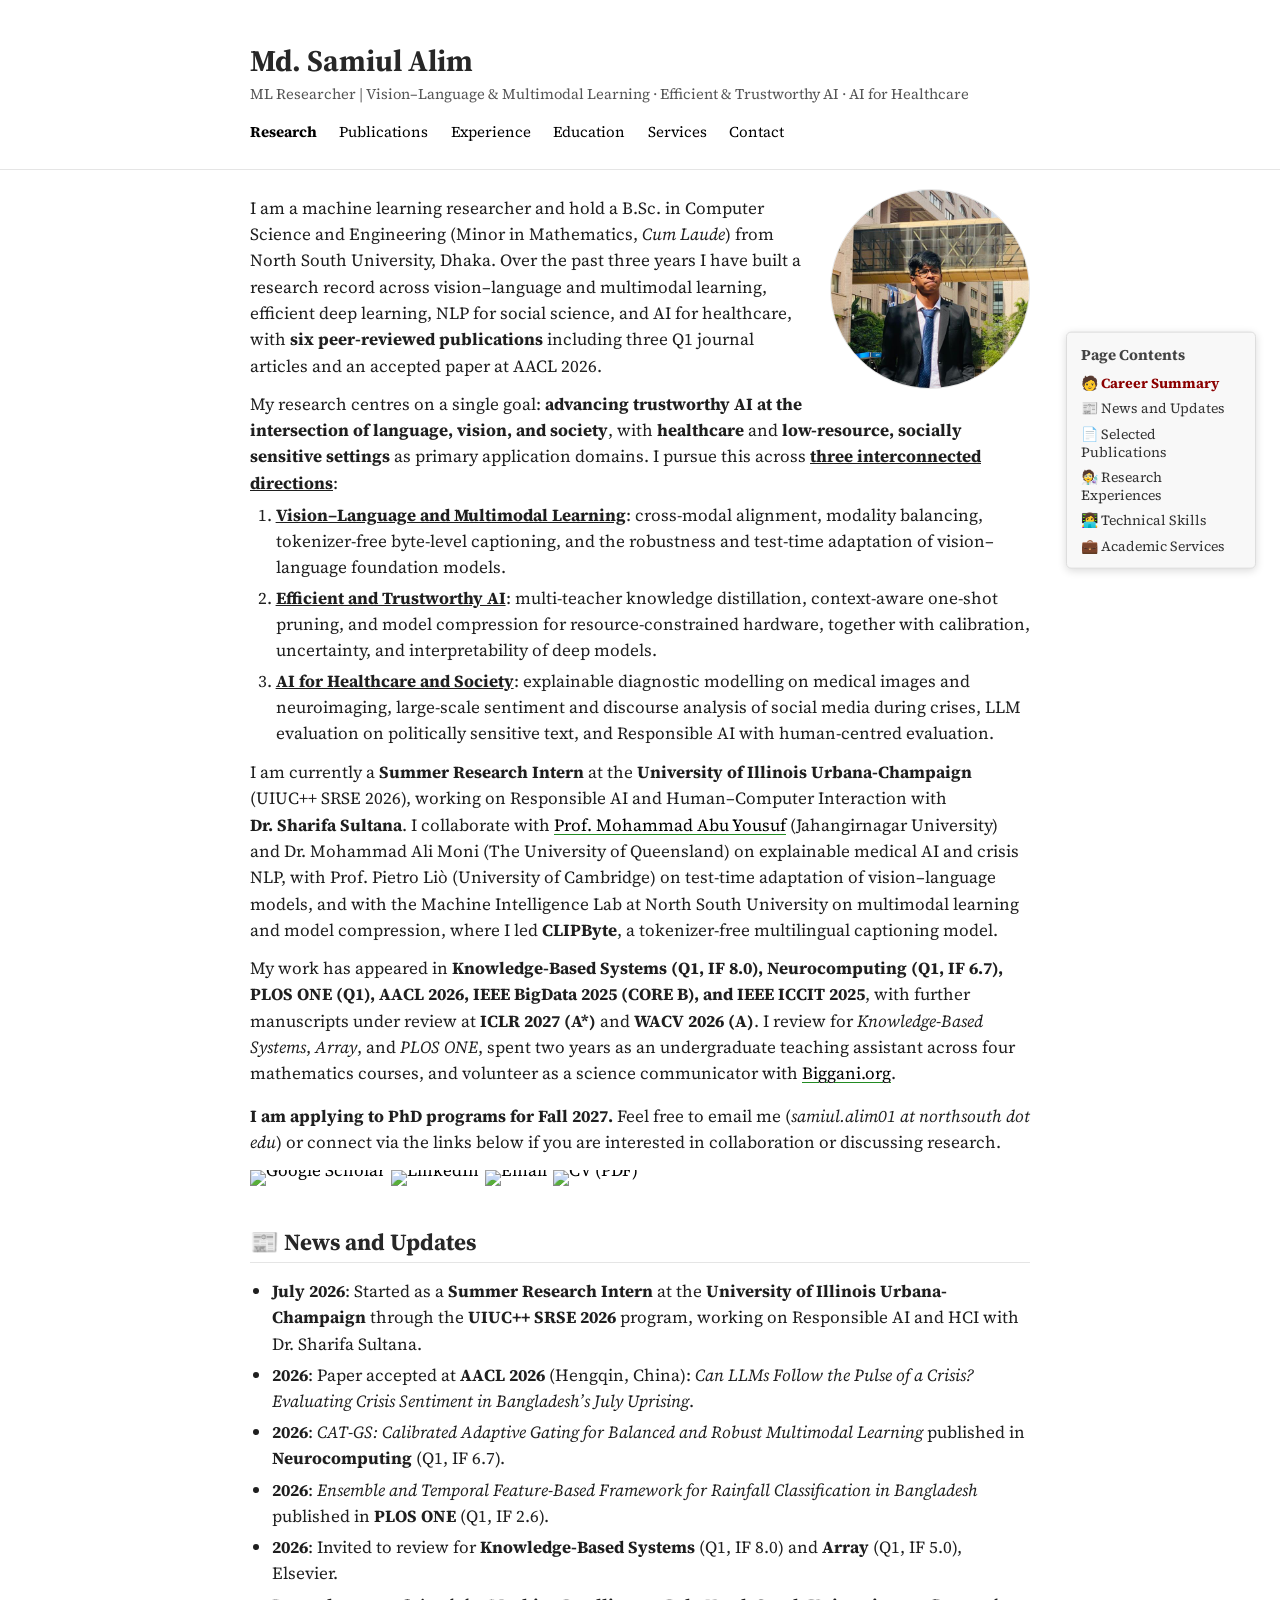
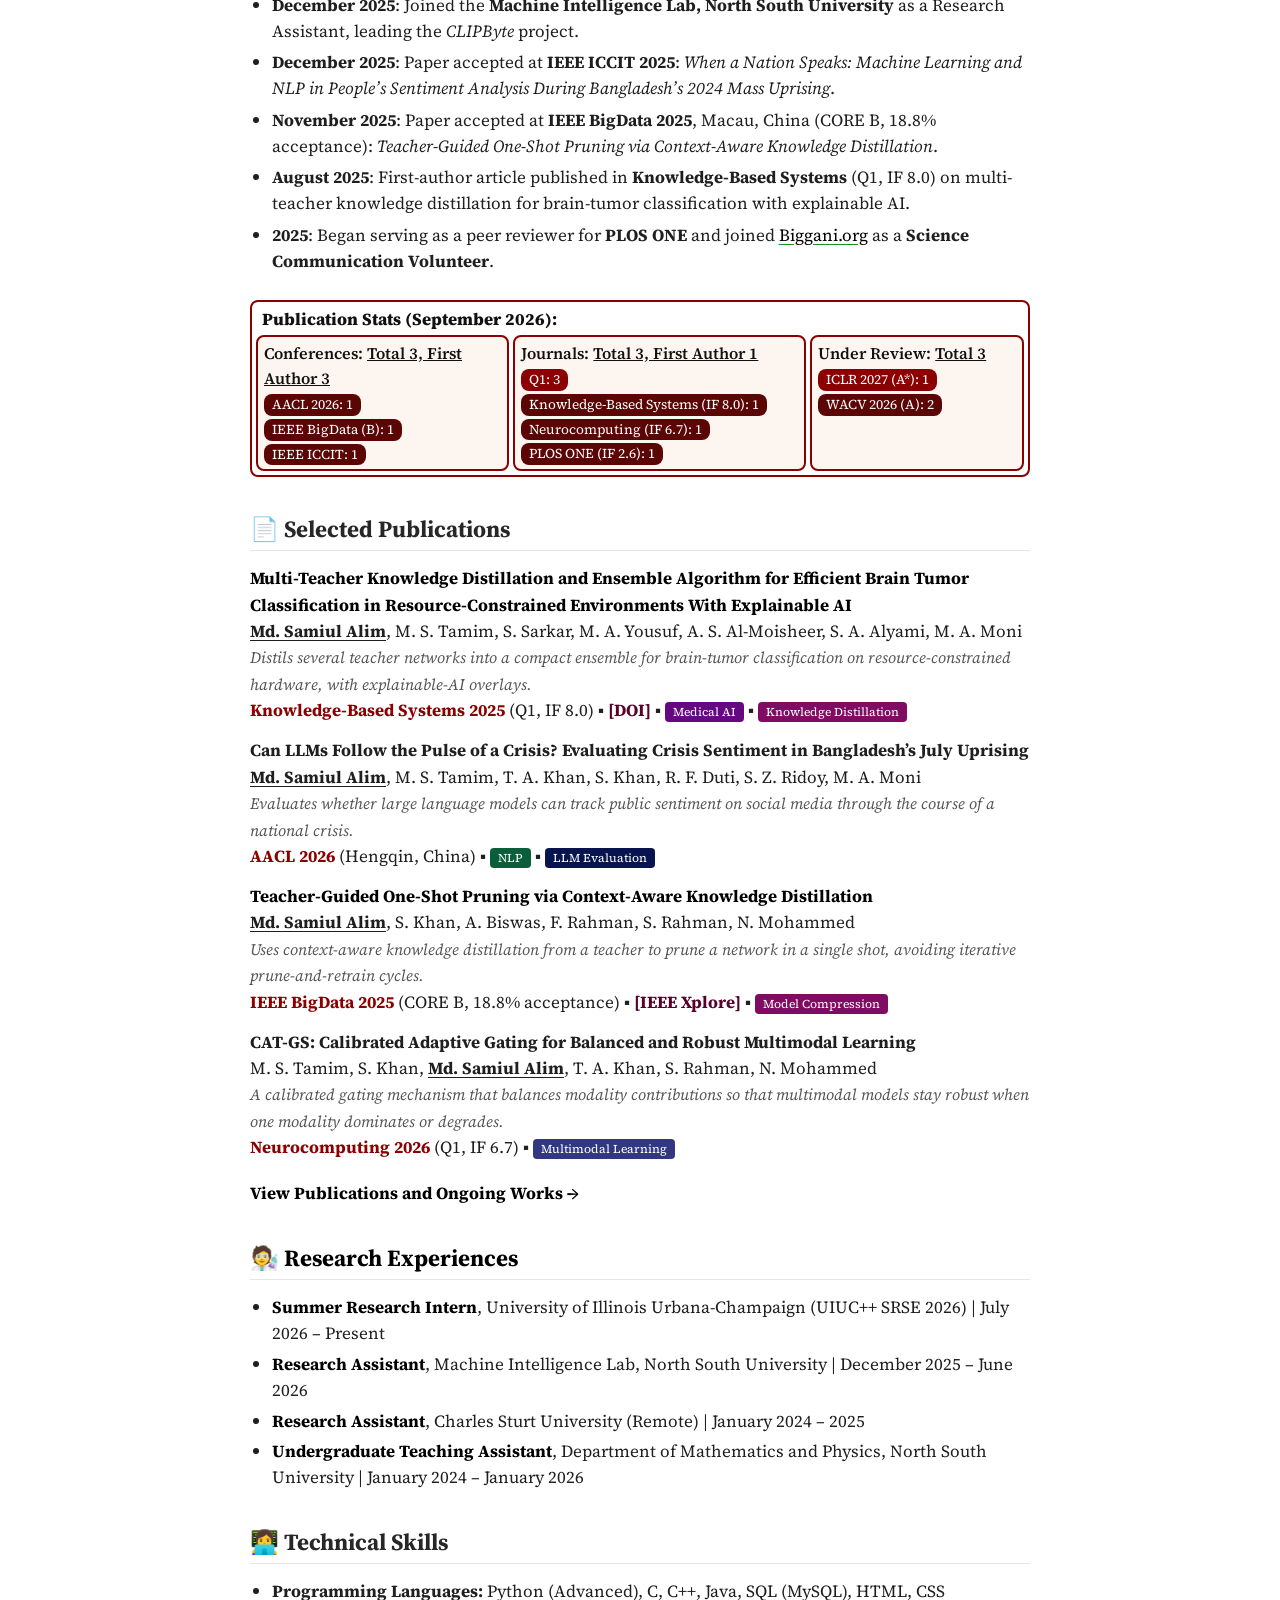
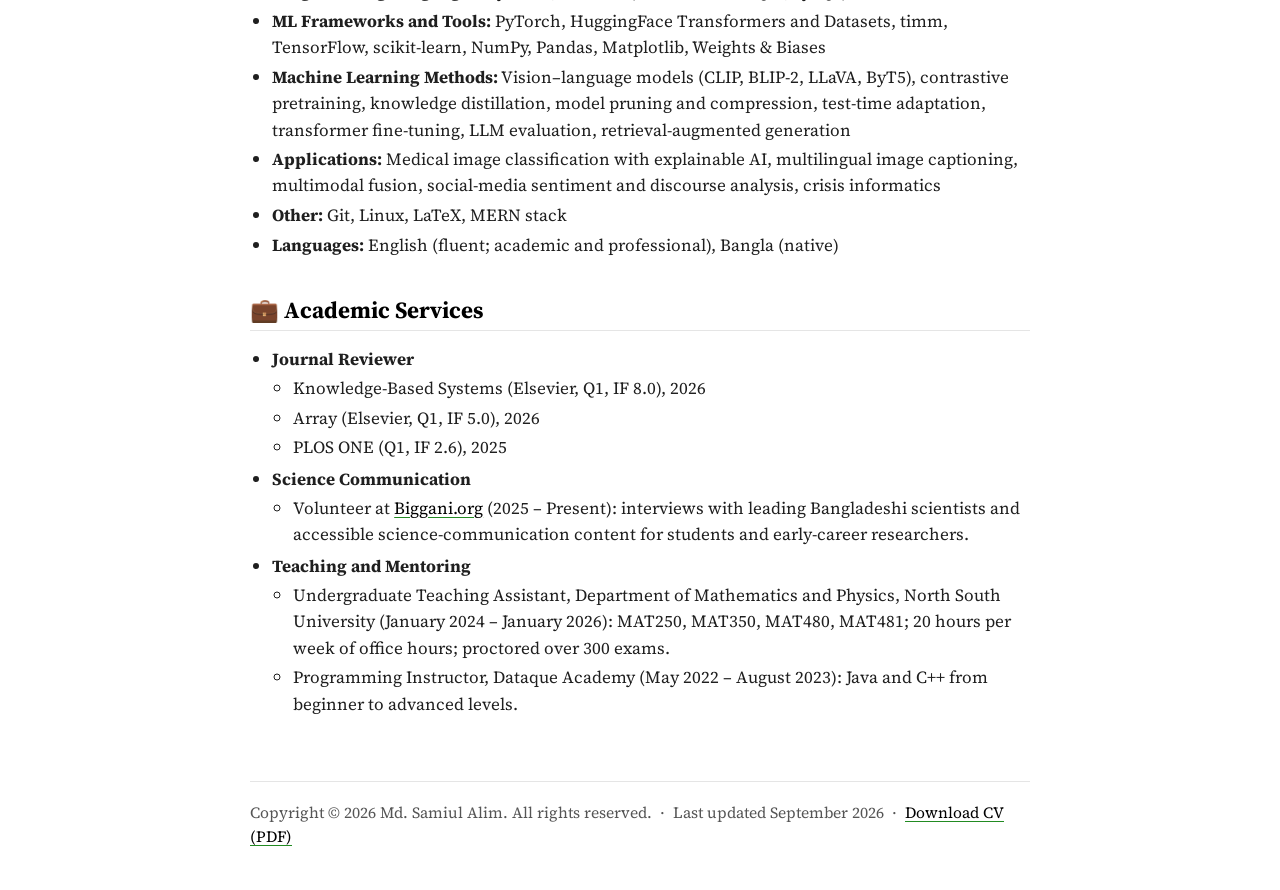
==== index.html @ 2b28d50e "Cache-bust stylesheet and script links Co-Authored-By: Claude Fable 5.1 <noreply@anthropic.com>" ====
<!DOCTYPE html>
<html lang="en">
<head>
    <meta charset="UTF-8">
    <meta name="viewport" content="width=device-width, initial-scale=1.0">
    <title>Md. Samiul Alim — Research</title>
    <meta name="description" content="Md. Samiul Alim — Machine learning researcher and prospective PhD student (Fall 2027). Vision–language and multimodal learning, efficient and trustworthy AI, NLP for social science, and AI for healthcare and neuroimaging.">
    <meta property="og:title" content="Md. Samiul Alim — ML Researcher">
    <meta property="og:description" content="Six peer-reviewed publications (3 Q1 journals, AACL 2026, IEEE BigData 2025). Vision–language and multimodal learning, efficient and trustworthy AI, AI for healthcare.">
    <meta property="og:type" content="profile">
    <meta property="og:image" content="images/sami.jpeg">
    <link rel="icon" href="data:image/svg+xml,%3Csvg xmlns='http://www.w3.org/2000/svg' viewBox='0 0 64 64'%3E%3Crect width='64' height='64' rx='12' fill='%238b0000'/%3E%3Ctext x='32' y='43' font-family='Georgia,serif' font-size='30' font-weight='700' fill='white' text-anchor='middle'%3ESA%3C/text%3E%3C/svg%3E">
    <link rel="preconnect" href="https://fonts.googleapis.com">
    <link rel="preconnect" href="https://fonts.gstatic.com" crossorigin>
    <link href="https://fonts.googleapis.com/css2?family=Source+Serif+4:ital,opsz,wght@0,8..60,400;0,8..60,600;0,8..60,700;1,8..60,400;1,8..60,600&display=swap" rel="stylesheet">
    <link rel="stylesheet" href="css/styles.css?v=20260909b">
</head>
<body>
<div class="wrapper">

    <div class="navbar container">
        <div class="brand">
            <a href="index.html" class="author-name">Md. Samiul Alim</a>
            <span class="author-tagline">ML Researcher | Vision&ndash;Language &amp; Multimodal Learning &middot; Efficient &amp; Trustworthy AI &middot; AI for Healthcare</span>
        </div>
        <ul class="navbar-ul">
            <li><a href="index.html" class="current">Research</a></li>
            <li><a href="publications.html">Publications</a></li>
            <li><a href="experience.html">Experience</a></li>
            <li><a href="education.html">Education</a></li>
            <li><a href="services.html">Services</a></li>
            <li><a href="contact.html">Contact</a></li>
        </ul>
    </div>
    <hr>

    <div class="container content">

        <!-- Career Summary -->
        <h2 id="bio" class="hidden-header">🧑 Career Summary</h2>
        <span class="profile-picture"><img src="images/sami.jpeg" alt="Md. Samiul Alim"></span>
        <p>
            I am a machine learning researcher and hold a B.Sc. in Computer Science and Engineering (Minor in
            Mathematics, <i>Cum Laude</i>) from North South University, Dhaka. Over the past three years I have built a
            research record across vision&ndash;language and multimodal learning, efficient deep learning, NLP for
            social science, and AI for healthcare, with <b>six peer-reviewed publications</b> including three Q1 journal
            articles and an accepted paper at AACL&nbsp;2026.
        </p>
        <p style="padding-top: 6px;">
            My research centres on a single goal: <b>advancing trustworthy AI at the intersection of language, vision,
            and society</b>, with <b>healthcare</b> and <b>low-resource, socially sensitive settings</b> as primary
            application domains. I pursue this across <b><u>three interconnected directions</u></b>:
        </p>
        <ol class="directions">
            <li><b><u>Vision&ndash;Language and Multimodal Learning</u></b>: cross-modal alignment, modality balancing, tokenizer-free byte-level captioning, and the robustness and test-time adaptation of vision&ndash;language foundation models.</li>
            <li><b><u>Efficient and Trustworthy AI</u></b>: multi-teacher knowledge distillation, context-aware one-shot pruning, and model compression for resource-constrained hardware, together with calibration, uncertainty, and interpretability of deep models.</li>
            <li><b><u>AI for Healthcare and Society</u></b>: explainable diagnostic modelling on medical images and neuroimaging, large-scale sentiment and discourse analysis of social media during crises, LLM evaluation on politically sensitive text, and Responsible AI with human-centred evaluation.</li>
        </ol>
        <p style="padding-top: 6px;">
            I am currently a <b>Summer Research Intern</b> at the <b>University of Illinois Urbana-Champaign</b>
            (UIUC++ SRSE 2026), working on Responsible AI and Human&ndash;Computer Interaction with
            <b>Dr.&nbsp;Sharifa Sultana</b>. I collaborate with
            <a href="https://scholar.google.com/citations?user=ufKeWUMAAAAJ" target="_blank" rel="noopener">Prof.&nbsp;Mohammad Abu Yousuf</a>
            (Jahangirnagar University) and Dr.&nbsp;Mohammad Ali Moni (The University of Queensland) on explainable
            medical AI and crisis NLP, with Prof.&nbsp;Pietro Li&ograve; (University of Cambridge) on test-time adaptation
            of vision&ndash;language models, and with the Machine Intelligence Lab at North South University on
            multimodal learning and model compression, where I led <b>CLIPByte</b>, a tokenizer-free multilingual
            captioning model.
        </p>
        <p style="padding-top: 6px;">
            My work has appeared in <strong>Knowledge-Based Systems (Q1, IF 8.0), Neurocomputing (Q1, IF 6.7),
            PLOS ONE (Q1), AACL 2026, IEEE BigData 2025 (CORE B), and IEEE ICCIT 2025</strong>, with further manuscripts
            under review at <strong>ICLR 2027 (A*)</strong> and <strong>WACV 2026 (A)</strong>. I review for
            <i>Knowledge-Based Systems</i>, <i>Array</i>, and <i>PLOS ONE</i>, spent two years as an undergraduate
            teaching assistant across four mathematics courses, and volunteer as a science communicator with
            <a href="https://biggani.org/" target="_blank" rel="noopener">Biggani.org</a>.
        </p>
        <p class="contact-line">
            <b>I am applying to PhD programs for Fall 2027.</b> Feel free to email me
            (<i>samiul.alim01 at northsouth dot edu</i>) or connect via the links below if you are interested in
            collaboration or discussing research.
        </p>
        <p class="badge-row">
            <a href="https://scholar.google.com/citations?user=IoSDUSQAAAAJ&amp;hl=en" target="_blank" rel="noopener" aria-label="Google Scholar">
                <img src="https://img.shields.io/badge/Google%20Scholar-%2320beff?style=flat-square&amp;logo=google-scholar&amp;color=1f1f15" alt="Google Scholar"></a>
            <a href="https://www.linkedin.com/in/md-samiul-alim-12464720a/" target="_blank" rel="noopener" aria-label="LinkedIn">
                <img src="https://img.shields.io/badge/LinkedIn-%2320beff?style=flat-square&amp;logo=linkedin&amp;color=0047AD" alt="LinkedIn"></a>
            <a href="mailto:samiul.alim01@northsouth.edu" aria-label="Email">
                <img src="https://img.shields.io/badge/Email-%2320beff?style=flat-square&amp;logo=gmail&amp;color=8B0000" alt="Email"></a>
            <a href="CV_Md__Samiul_Alim.pdf" target="_blank" rel="noopener" aria-label="Curriculum Vitae (PDF)">
                <img src="https://img.shields.io/badge/CV%20(PDF)-%2320beff?style=flat-square&amp;color=360893" alt="CV (PDF)"></a>
        </p>

        <!-- News -->
        <h2 id="news">📰 News and Updates</h2>
        <hr>
        <ul class="news">
            <li><span class="news-date">July 2026</span>: Started as a <b>Summer Research Intern</b> at the <b>University of Illinois Urbana-Champaign</b> through the <b>UIUC++ SRSE 2026</b> program, working on Responsible AI and HCI with Dr.&nbsp;Sharifa Sultana.</li>
            <li><span class="news-date">2026</span>: Paper accepted at <b>AACL 2026</b> (Hengqin, China): <i>Can LLMs Follow the Pulse of a Crisis? Evaluating Crisis Sentiment in Bangladesh&rsquo;s July Uprising</i>.</li>
            <li><span class="news-date">2026</span>: <i>CAT-GS: Calibrated Adaptive Gating for Balanced and Robust Multimodal Learning</i> published in <b>Neurocomputing</b> (Q1, IF&nbsp;6.7).</li>
            <li><span class="news-date">2026</span>: <i>Ensemble and Temporal Feature-Based Framework for Rainfall Classification in Bangladesh</i> published in <b>PLOS ONE</b> (Q1, IF&nbsp;2.6).</li>
            <li><span class="news-date">2026</span>: Invited to review for <b>Knowledge-Based Systems</b> (Q1, IF&nbsp;8.0) and <b>Array</b> (Q1, IF&nbsp;5.0), Elsevier.</li>
            <li><span class="news-date">December 2025</span>: Joined the <b>Machine Intelligence Lab, North South University</b> as a Research Assistant, leading the <i>CLIPByte</i> project.</li>
            <li><span class="news-date">December 2025</span>: Paper accepted at <b>IEEE ICCIT 2025</b>: <i>When a Nation Speaks: Machine Learning and NLP in People&rsquo;s Sentiment Analysis During Bangladesh&rsquo;s 2024 Mass Uprising</i>.</li>
            <li><span class="news-date">November 2025</span>: Paper accepted at <b>IEEE BigData 2025</b>, Macau, China (CORE B, 18.8% acceptance): <i>Teacher-Guided One-Shot Pruning via Context-Aware Knowledge Distillation</i>.</li>
            <li><span class="news-date">August 2025</span>: First-author article published in <b>Knowledge-Based Systems</b> (Q1, IF&nbsp;8.0) on multi-teacher knowledge distillation for brain-tumor classification with explainable AI.</li>
            <li><span class="news-date">2025</span>: Began serving as a peer reviewer for <b>PLOS ONE</b> and joined <a href="https://biggani.org/" target="_blank" rel="noopener">Biggani.org</a> as a <b>Science Communication Volunteer</b>.</li>
        </ul>

        <!-- Publication stats -->
        <div class="outer-box">
            <div class="outer-label">Publication Stats (September 2026):</div>
            <div class="inner-row">
                <div class="inner-box inner-box-conf">
                    <div class="inner-label">Conferences: <u>Total 3, First Author 3</u></div>
                    <div class="tags-row">
                        <span class="tag">AACL 2026: 1</span>
                        <span class="tag">IEEE BigData (B): 1</span>
                        <span class="tag">IEEE ICCIT: 1</span>
                    </div>
                </div>
                <div class="inner-box inner-box-j">
                    <div class="inner-label">Journals: <u>Total 3, First Author 1</u></div>
                    <div class="tags-row">
                        <span class="tag-x">Q1: 3</span>
                        <span class="tag">Knowledge-Based Systems (IF 8.0): 1</span>
                        <span class="tag">Neurocomputing (IF 6.7): 1</span>
                        <span class="tag">PLOS ONE (IF 2.6): 1</span>
                    </div>
                </div>
                <div class="inner-box inner-box-w">
                    <div class="inner-label">Under Review: <u>Total 3</u></div>
                    <div class="tags-row">
                        <span class="tag-x">ICLR 2027 (A*): 1</span>
                        <span class="tag">WACV 2026 (A): 2</span>
                    </div>
                </div>
            </div>
        </div>

        <!-- Selected publications -->
        <h2 id="selected-pub">📄 Selected Publications</h2>
        <hr>
        <ul class="pub-list">
            <li>
                <p class="paper no-num">
                    <span class="paper-title"><a href="https://doi.org/10.1016/j.knosys.2025.114711" target="_blank" rel="noopener">Multi-Teacher Knowledge Distillation and Ensemble Algorithm for Efficient Brain Tumor Classification in Resource-Constrained Environments With Explainable AI</a></span><br>
                    <span class="me">Md. Samiul Alim</span>, M. S. Tamim, S. Sarkar, M. A. Yousuf, A. S. Al-Moisheer, S. A. Alyami, M. A. Moni<br>
                    <em class="paper-summary">Distils several teacher networks into a compact ensemble for brain-tumor classification on resource-constrained hardware, with explainable-AI overlays.</em><br>
                    <span class="venue">Knowledge-Based Systems 2025</span> (Q1, IF 8.0) &#9642;
                    <a href="https://doi.org/10.1016/j.knosys.2025.114711" target="_blank" rel="noopener" class="plain"><span class="plink">[DOI]</span></a> &#9642;
                    <span class="tag-btn t-med">Medical AI</span> &#9642;
                    <span class="tag-btn t-eff">Knowledge Distillation</span>
                </p>
            </li>
            <li>
                <p class="paper no-num">
                    <span class="paper-title">Can LLMs Follow the Pulse of a Crisis? Evaluating Crisis Sentiment in Bangladesh&rsquo;s July Uprising</span><br>
                    <span class="me">Md. Samiul Alim</span>, M. S. Tamim, T. A. Khan, S. Khan, R. F. Duti, S. Z. Ridoy, M. A. Moni<br>
                    <em class="paper-summary">Evaluates whether large language models can track public sentiment on social media through the course of a national crisis.</em><br>
                    <span class="venue">AACL 2026</span> (Hengqin, China) &#9642;
                    <span class="tag-btn t-nlp">NLP</span> &#9642;
                    <span class="tag-btn t-note">LLM Evaluation</span>
                </p>
            </li>
            <li>
                <p class="paper no-num">
                    <span class="paper-title"><a href="https://ieeexplore.ieee.org/document/11401839" target="_blank" rel="noopener">Teacher-Guided One-Shot Pruning via Context-Aware Knowledge Distillation</a></span><br>
                    <span class="me">Md. Samiul Alim</span>, S. Khan, A. Biswas, F. Rahman, S. Rahman, N. Mohammed<br>
                    <em class="paper-summary">Uses context-aware knowledge distillation from a teacher to prune a network in a single shot, avoiding iterative prune-and-retrain cycles.</em><br>
                    <span class="venue">IEEE BigData 2025</span> (CORE B, 18.8% acceptance) &#9642;
                    <a href="https://ieeexplore.ieee.org/document/11401839" target="_blank" rel="noopener" class="plain"><span class="plink">[IEEE Xplore]</span></a> &#9642;
                    <span class="tag-btn t-eff">Model Compression</span>
                </p>
            </li>
            <li>
                <p class="paper no-num">
                    <span class="paper-title">CAT-GS: Calibrated Adaptive Gating for Balanced and Robust Multimodal Learning</span><br>
                    M. S. Tamim, S. Khan, <span class="me">Md. Samiul Alim</span>, T. A. Khan, S. Rahman, N. Mohammed<br>
                    <em class="paper-summary">A calibrated gating mechanism that balances modality contributions so that multimodal models stay robust when one modality dominates or degrades.</em><br>
                    <span class="venue">Neurocomputing 2026</span> (Q1, IF 6.7) &#9642;
                    <span class="tag-btn t-vlm">Multimodal Learning</span>
                </p>
            </li>
        </ul>
        <p class="see-all"><a href="publications.html" class="plain">View Publications and Ongoing Works &rarr;</a></p>

        <!-- Research experiences -->
        <h2 id="research-exp"><a href="experience.html#research">🧑‍🔬 Research Experiences</a></h2>
        <hr>
        <ul class="exp-short">
            <li><p><strong><a href="experience.html#research" class="plain">Summer Research Intern</a></strong>, University of Illinois Urbana-Champaign (UIUC++ SRSE 2026) | July 2026 &ndash; Present</p></li>
            <li><p><strong><a href="experience.html#research" class="plain">Research Assistant</a></strong>, Machine Intelligence Lab, North South University | December 2025 &ndash; June 2026</p></li>
            <li><p><strong><a href="experience.html#research" class="plain">Research Assistant</a></strong>, Charles Sturt University (Remote) | January 2024 &ndash; 2025</p></li>
            <li><p><strong><a href="experience.html#teaching" class="plain">Undergraduate Teaching Assistant</a></strong>, Department of Mathematics and Physics, North South University | January 2024 &ndash; January 2026</p></li>
        </ul>

        <!-- Technical skills -->
        <h2 id="tech-skills">👩‍💻 Technical Skills</h2>
        <hr>
        <ul>
            <li><strong>Programming Languages:</strong> Python (Advanced), C, C++, Java, SQL (MySQL), HTML, CSS</li>
            <li><strong>ML Frameworks and Tools:</strong> PyTorch, HuggingFace Transformers and Datasets, timm, TensorFlow, scikit-learn, NumPy, Pandas, Matplotlib, Weights &amp; Biases</li>
            <li><strong>Machine Learning Methods:</strong> Vision&ndash;language models (CLIP, BLIP-2, LLaVA, ByT5), contrastive pretraining, knowledge distillation, model pruning and compression, test-time adaptation, transformer fine-tuning, LLM evaluation, retrieval-augmented generation</li>
            <li><strong>Applications:</strong> Medical image classification with explainable AI, multilingual image captioning, multimodal fusion, social-media sentiment and discourse analysis, crisis informatics</li>
            <li><strong>Other:</strong> Git, Linux, LaTeX, MERN stack</li>
            <li><strong>Languages:</strong> English (fluent; academic and professional), Bangla (native)</li>
        </ul>

        <!-- Academic services -->
        <h2 id="recent-service"><a href="services.html">💼 Academic Services</a></h2>
        <hr>
        <ul>
            <li><b>Journal Reviewer</b>
                <ul>
                    <li>Knowledge-Based Systems (Elsevier, Q1, IF 8.0), 2026</li>
                    <li>Array (Elsevier, Q1, IF 5.0), 2026</li>
                    <li>PLOS ONE (Q1, IF 2.6), 2025</li>
                </ul>
            </li>
            <li><b>Science Communication</b>
                <ul>
                    <li>Volunteer at <a href="https://biggani.org/" target="_blank" rel="noopener">Biggani.org</a> (2025 &ndash; Present): interviews with leading Bangladeshi scientists and accessible science-communication content for students and early-career researchers.</li>
                </ul>
            </li>
            <li><b>Teaching and Mentoring</b>
                <ul>
                    <li>Undergraduate Teaching Assistant, Department of Mathematics and Physics, North South University (January 2024 &ndash; January 2026): MAT250, MAT350, MAT480, MAT481; 20 hours per week of office hours; proctored over 300 exams.</li>
                    <li>Programming Instructor, Dataque Academy (May 2022 &ndash; August 2023): Java and C++ from beginner to advanced levels.</li>
                </ul>
            </li>
        </ul>

        <p class="footer">Copyright &copy; 2026 Md. Samiul Alim. All rights reserved. &nbsp;&middot;&nbsp; Last updated September 2026 &nbsp;&middot;&nbsp; <a href="CV_Md__Samiul_Alim.pdf" target="_blank" rel="noopener">Download CV (PDF)</a></p>
    </div>
</div>

<div id="page-contents">
    <h4>Page Contents</h4>
</div>

<script src="js/main.js?v=20260909b"></script>
</body>
</html>
---- css/styles.css ----
/* ==========================================================================
   Md. Samiul Alim — Academic Portfolio
   Single-column, text-forward academic layout.
   ========================================================================== */

:root {
    --text: #1f1f1f;
    --muted: #555555;
    --heading: #272727;
    --accent: #8b0000;          /* venue names, stats box, tags */
    --accent-soft: #fdf6f0;     /* stats inner boxes */
    --link-line: #228b22;       /* link underline and hover */
    --rule: rgba(0, 0, 0, 0.1);
    --panel: #f8f8f8;
    --font: 'Source Serif 4', Georgia, 'Times New Roman', serif;
}

/* Base ------------------------------------------------------------------- */
* {
    box-sizing: border-box;
}

html {
    height: 100%;
    margin: 0;
    padding: 0;
    scroll-behavior: smooth;
}

body {
    margin: 0;
    font-family: var(--font);
    font-size: 17px;
    line-height: 1.55;
    color: var(--text);
    background: #ffffff;
    -webkit-font-smoothing: antialiased;
}

b, strong {
    font-weight: 700;
}

a {
    color: #000000;
    text-decoration: underline;
    text-underline-offset: 3px;
    text-decoration-color: var(--link-line);
}

a:hover {
    color: var(--link-line);
    text-decoration-color: var(--link-line);
}

a.plain {
    text-decoration: none;
}

hr {
    border: 0;
    height: 0;
    border-top: 1px solid var(--rule);
    margin: 0 0 0.9rem 0;
}

img {
    max-width: 100%;
}

p {
    margin: 0.35rem 0;
}

h2 {
    font-size: 1.45rem;
    font-weight: 700;
    color: var(--heading);
    margin: 2.3rem 0 0.35rem 0;
    line-height: 1.3;
}

h2 a {
    text-decoration: none;
}

h2.hidden-header {
    position: relative;
    width: 100%;
    height: 0;
    margin: 0;
    padding: 0;
    overflow: hidden;
    visibility: hidden;
}

h3 {
    font-size: 1.1rem;
    font-weight: 700;
    margin: 1.4rem 0 0.3rem 0;
}

h4 {
    margin: 0 0 0.5rem 0;
}

ul, ol {
    margin: 0.3rem 0;
    padding: 0 0 0 1.35rem;
}

li {
    margin: 0.2rem 0;
}

li > ul, li > ol {
    margin-top: 0.15rem;
}

code {
    font-family: 'Courier New', Courier, monospace;
    font-size: 0.92em;
}

/* Layout ----------------------------------------------------------------- */
.wrapper {
    min-height: 100%;
}

.container {
    max-width: 820px;
    margin: 0 auto;
    padding: 0 20px;
}

/* Header / navigation ---------------------------------------------------- */
.navbar {
    display: flex;
    justify-content: space-between;
    align-items: flex-end;
    flex-wrap: wrap;
    gap: 0.75rem 1.5rem;
    padding: 44px 20px 22px;
}

.brand {
    display: flex;
    flex-direction: column;
}

.author-name {
    font-size: 30px;
    font-weight: 700;
    color: var(--heading);
    text-decoration: none;
    line-height: 1.15;
}

.author-name:hover {
    color: var(--heading);
    text-decoration: none;
}

.author-tagline {
    font-size: 11pt;
    font-weight: 400;
    color: var(--muted);
    margin-top: 4px;
}

.navbar-ul {
    list-style: none;
    display: flex;
    flex-wrap: wrap;
    gap: 0.2rem 1.4rem;
    margin: 0;
    padding: 0;
    font-size: 15px;
}

.navbar-ul a {
    text-decoration: none;
}

.navbar-ul a:hover {
    text-decoration: underline;
}

.navbar-ul a.current {
    font-weight: 700;
}

.navbar + hr {
    margin-bottom: 1.2rem;
}

/* Career summary --------------------------------------------------------- */
.profile-picture {
    float: right;
    width: 200px;
    height: 200px;
    border-radius: 50%;
    overflow: hidden;
    position: relative;
    margin: 0 0 20px 24px;
    border: 1px solid var(--rule);
}

/* Head-and-shoulders crop of the full-length photo: enlarge and offset within the circle. */
.profile-picture img {
    position: absolute;
    width: 160%;
    max-width: none;
    left: -27%;
    top: -45%;
}

.directions {
    margin: 0.2rem 0 0.4rem 0;
    padding-left: 1.6rem;
}

.directions li {
    margin: 0.25rem 0;
}

.contact-line {
    margin-top: 1rem;
}

.badge-row {
    display: flex;
    flex-wrap: wrap;
    gap: 6px 6px;
    margin-top: 0.9rem;
    align-items: center;
}

.badge-row a {
    display: inline-flex;
    text-decoration: none;
    line-height: 0;
}

.badge-row img {
    height: 20px;
}

/* News ------------------------------------------------------------------- */
.news {
    padding-left: 1.35rem;
}

.news li {
    margin: 0.3rem 0;
}

.news .news-date {
    font-weight: 700;
}

/* Publication stats box -------------------------------------------------- */
.outer-box {
    border: 2px solid var(--accent);
    border-radius: 8px;
    padding: 4px;
    background: #ffffff;
    width: 100%;
    margin-top: 1.6rem;
}

.outer-label {
    color: #111111;
    margin: 0 0 3px 6px;
    font-weight: 800;
}

.inner-row {
    display: flex;
    gap: 4px;
}

.inner-box {
    border: 2px solid var(--accent);
    border-radius: 8px;
    padding: 4px 6px;
    background: var(--accent-soft);
    flex: 1 1 0;
}

.inner-box-conf { flex: 3; }
.inner-box-j    { flex: 3.5; }
.inner-box-w    { flex: 2.5; }

.inner-label {
    color: #111111;
    margin-bottom: 3px;
    font-weight: 600;
    font-size: 0.95em;
}

.tags-row {
    display: flex;
    flex-wrap: wrap;
    gap: 3px;
}

.tag,
.tag-x {
    color: #ffffff;
    border-radius: 8px;
    padding: 0 8px;
    font-weight: 400;
    font-size: 0.8em;
    white-space: nowrap;
    line-height: 1.6;
}

.tag   { background: #5b0505; }
.tag-x { background: var(--accent); }

/* Publications ----------------------------------------------------------- */
.pub-list {
    list-style: none;
    padding-left: 0;
}

.pub-list > li {
    margin: 0;
}

.paper {
    margin: 0.85rem 0;
    padding-left: 3.1rem;
    position: relative;
}

.paper .pub-num {
    position: absolute;
    left: 0;
    top: 0;
    font-weight: 700;
    color: var(--accent);
}

.paper.no-num {
    padding-left: 0;
}

.paper-title {
    font-weight: 700;
}

.paper-title a {
    text-decoration: none;
}

.paper-title a:hover {
    text-decoration: underline;
}

.me {
    font-weight: 700;
    text-decoration: underline;
    text-underline-offset: 3px;
}

.paper-summary {
    color: var(--muted);
    font-size: 0.93em;
}

.venue {
    font-weight: 700;
    color: var(--accent);
}

.venue a {
    color: var(--accent);
    text-decoration: none;
}

.plink {
    font-weight: 700;
    color: #58012a;
}

.plink:hover {
    color: var(--link-line);
}

.tag-btn {
    display: inline-block;
    color: #ffffff;
    border: 0;
    border-radius: 4px;
    padding: 1px 8px;
    font-size: 12px;
    font-family: var(--font);
    line-height: 1.5;
    vertical-align: middle;
    white-space: nowrap;
}

.t-vlm  { background: #313783; }
.t-eff  { background: #800b62; }
.t-med  { background: #650781; }
.t-nlp  { background: #0b5e3a; }
.t-ml   { background: #7b3f00; }
.t-hci  { background: #084f38; }
.t-note { background: #08144f; }

.review-badge {
    display: inline;
    background: #ffd700;
    color: #000000;
    border-radius: 8px;
    padding: 0 5px;
    font-weight: 600;
    white-space: nowrap;
}

.see-all {
    margin: 1.2rem 0 0.4rem 0;
    font-weight: 700;
}

.pub-note {
    color: var(--muted);
    font-size: 0.93em;
}

/* Experience / education lists ------------------------------------------- */
.exp > li {
    margin: 0.55rem 0;
}

.exp > li > p {
    margin: 0;
}

.exp .role {
    font-weight: 700;
}

.exp .company {
    font-weight: 700;
}

.exp .date {
    color: var(--muted);
}

.exp ul {
    margin-top: 0.15rem;
}

.exp-short > li {
    margin: 0.25rem 0;
}

.exp-short p {
    margin: 0;
}

/* Contact ---------------------------------------------------------------- */
.contact-list {
    list-style: none;
    padding-left: 0;
}

.contact-list li {
    margin: 0.3rem 0;
    display: flex;
    gap: 0.6rem;
    align-items: baseline;
}

.contact-list .label {
    flex: 0 0 6.5rem;
    font-weight: 700;
}

.ref-list > li {
    margin: 0.7rem 0;
}

.ref-list p {
    margin: 0;
}

/* Footer ----------------------------------------------------------------- */
.footer {
    margin-top: 4rem;
    padding: 1.2rem 0 2.5rem 0;
    border-top: 1px solid var(--rule);
    color: var(--muted);
    font-size: 0.92em;
}

/* Floating page contents ------------------------------------------------- */
#page-contents {
    display: none;
    position: fixed;
    top: 50%;
    right: 24px;
    transform: translateY(-50%);
    width: 190px;
    background: var(--panel);
    padding: 10px 12px 6px 14px;
    border: 1px solid #dddddd;
    border-radius: 5px;
    box-shadow: 0 2px 8px rgba(0, 0, 0, 0.15);
    font-size: 14px;
}

#page-contents h4 {
    font-size: 15px;
    color: #444444;
    margin: 0 0 8px 0;
}

#page-contents a {
    display: block;
    margin-bottom: 7px;
    color: #333333;
    text-decoration: none;
    line-height: 1.3;
}

#page-contents a:hover {
    text-decoration: underline;
}

#page-contents a.active {
    font-weight: 700;
    color: var(--accent);
}

@media (min-width: 1280px) {
    #page-contents {
        display: block;
    }
}

/* Responsive ------------------------------------------------------------- */
@media (max-width: 760px) {
    body {
        font-size: 16px;
    }

    .navbar {
        padding: 28px 16px 16px;
        align-items: flex-start;
    }

    .author-name {
        font-size: 26px;
    }

    .navbar-ul {
        gap: 0.2rem 1rem;
        font-size: 14.5px;
    }

    .container {
        padding: 0 16px;
    }

    .profile-picture {
        width: 150px;
        height: 150px;
        margin: 0 0 12px 16px;
    }

    .inner-row {
        flex-direction: column;
    }

    .paper {
        padding-left: 2.7rem;
    }

    .contact-list li {
        display: block;
    }

    .contact-list .label {
        display: block;
    }
}

@media (max-width: 480px) {
    .profile-picture {
        width: 120px;
        height: 120px;
    }

    .author-name {
        font-size: 23px;
    }
}

/* Print ------------------------------------------------------------------ */
@media print {
    #page-contents {
        display: none !important;
    }

    a {
        color: #000000;
        text-decoration: none;
    }

    .container {
        max-width: 100%;
    }
}
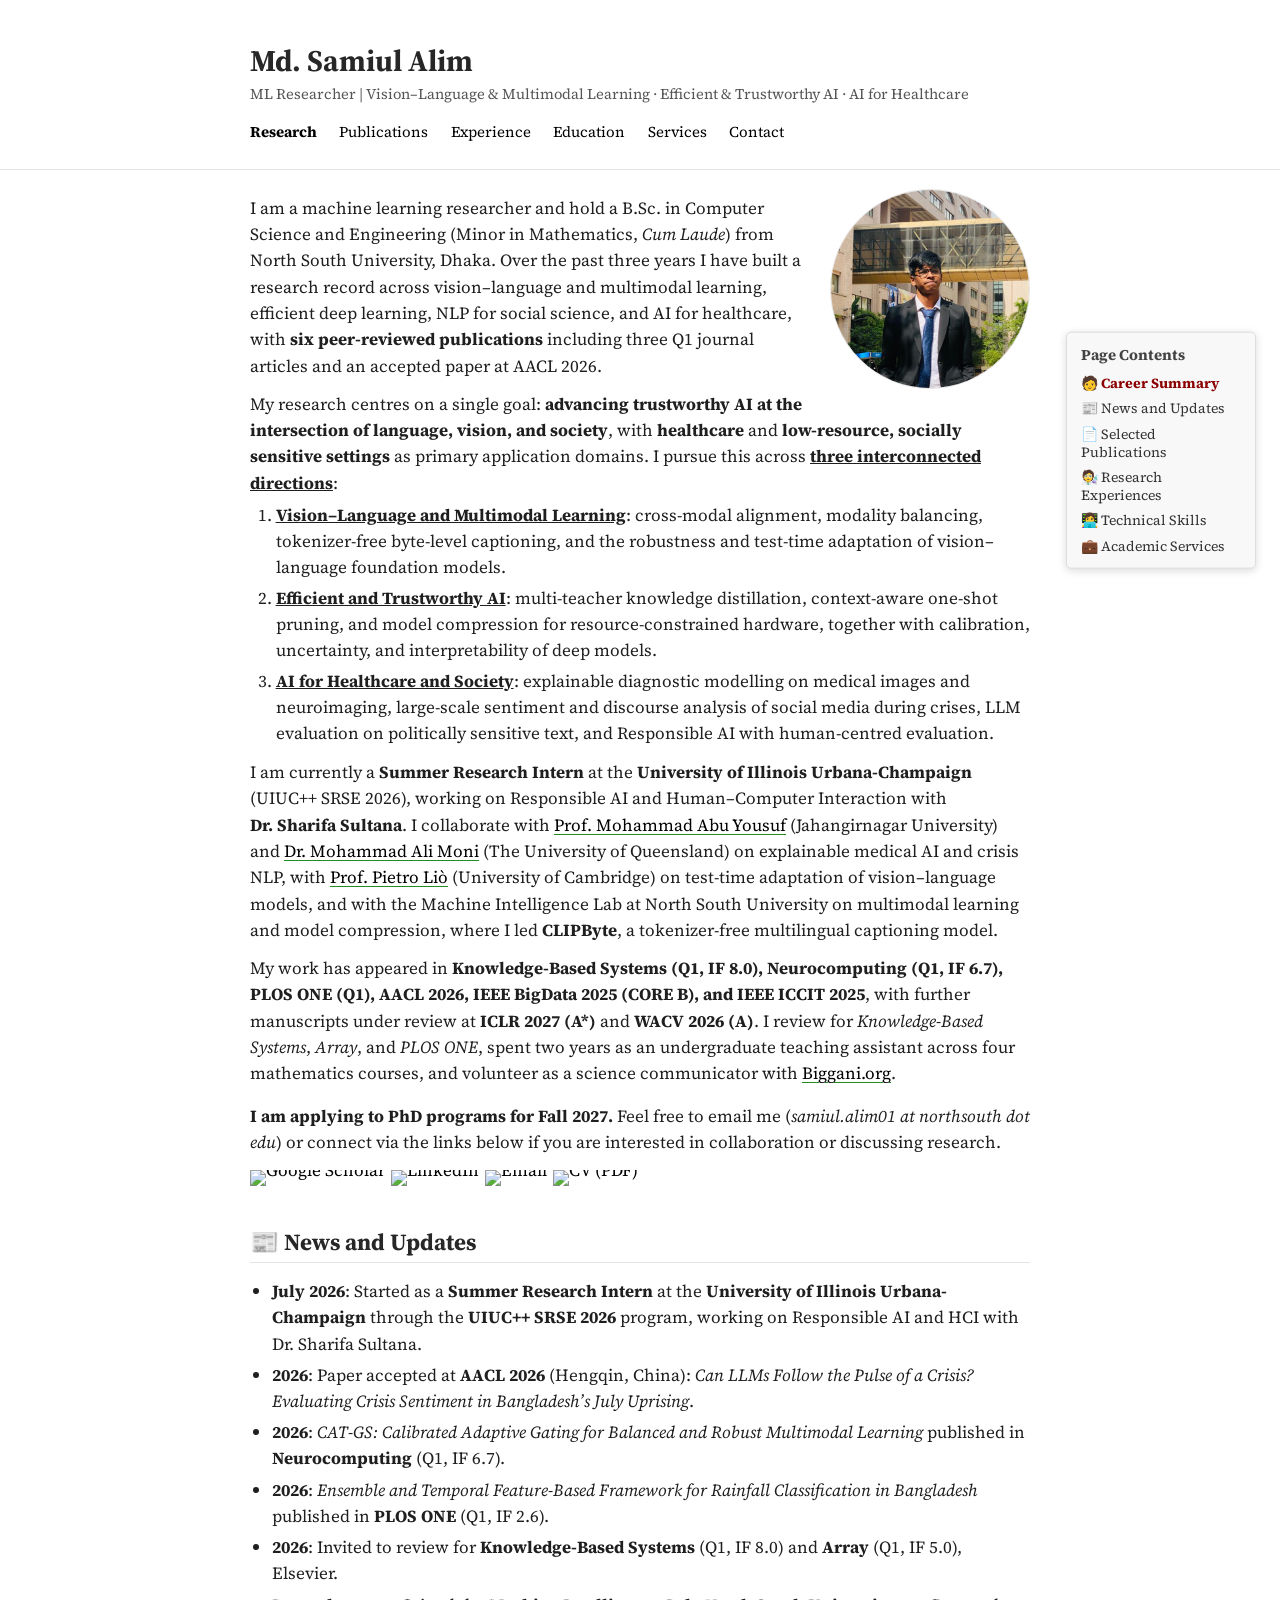
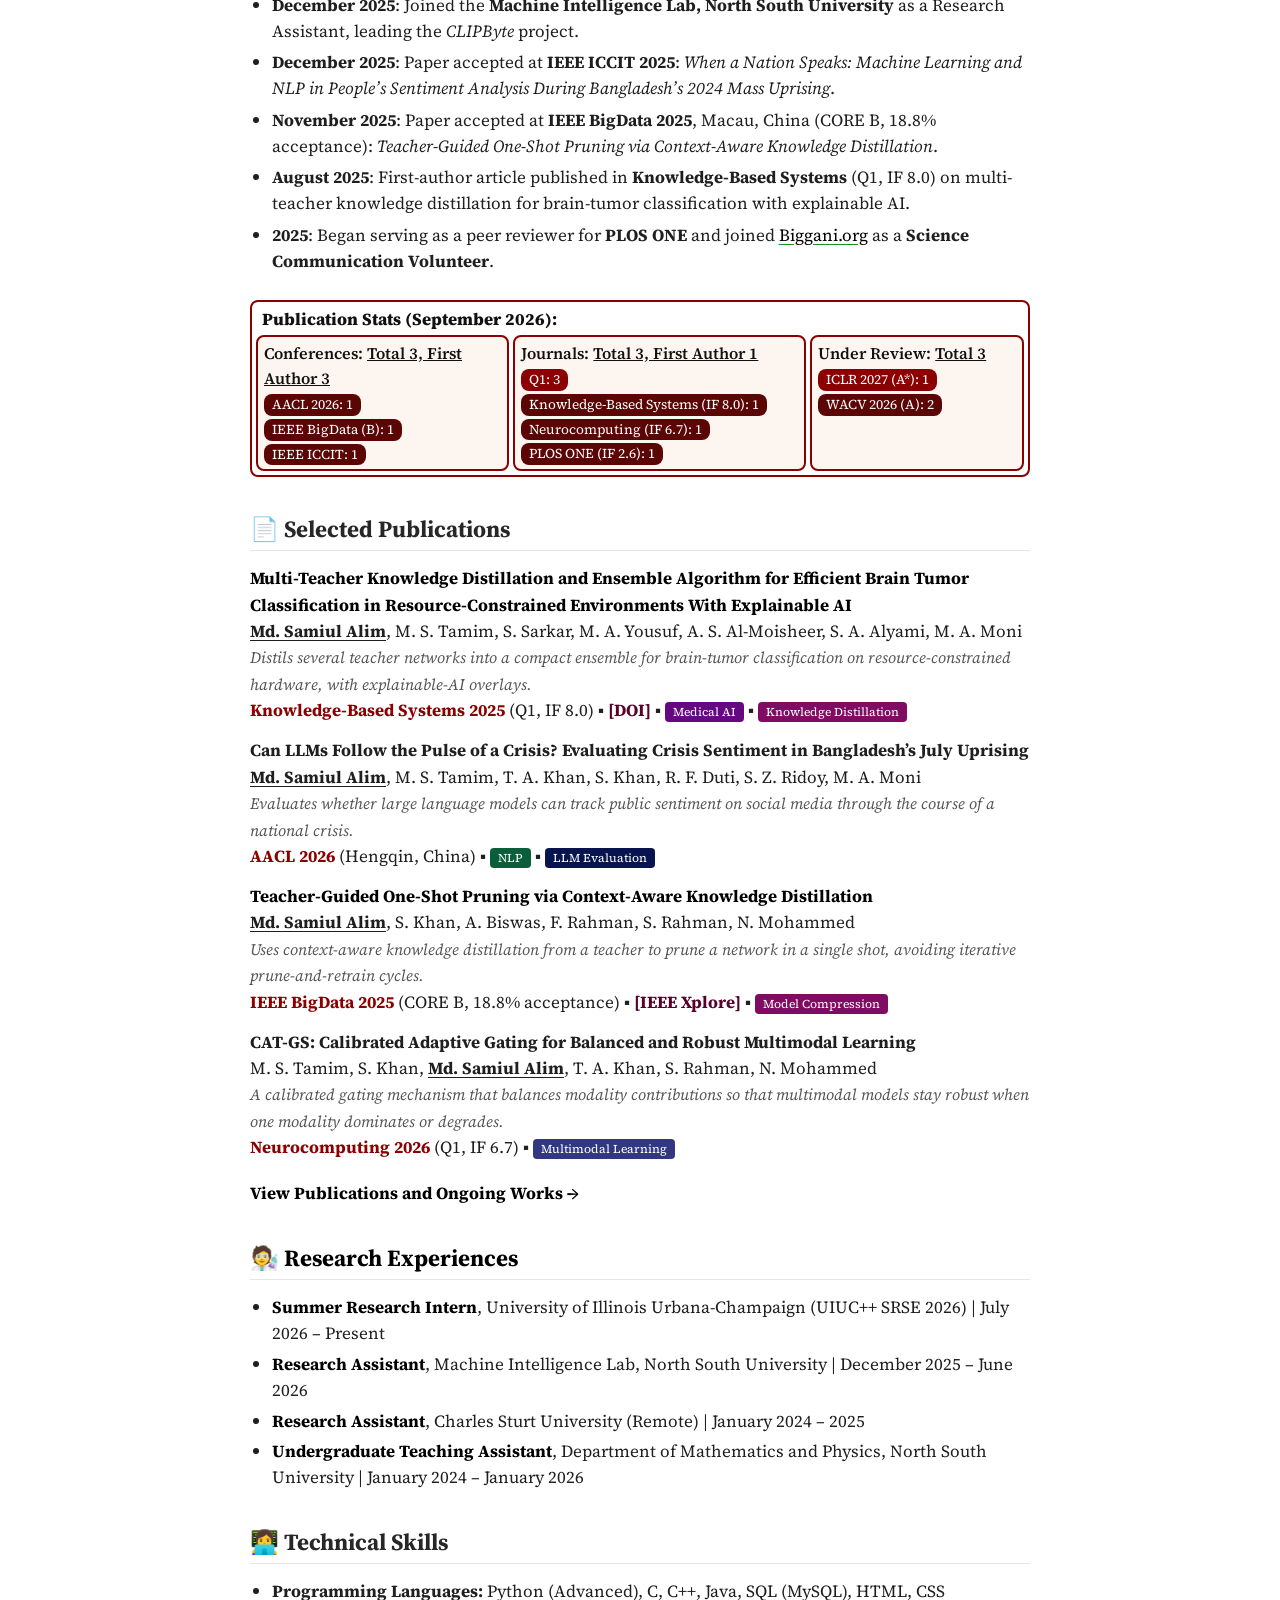
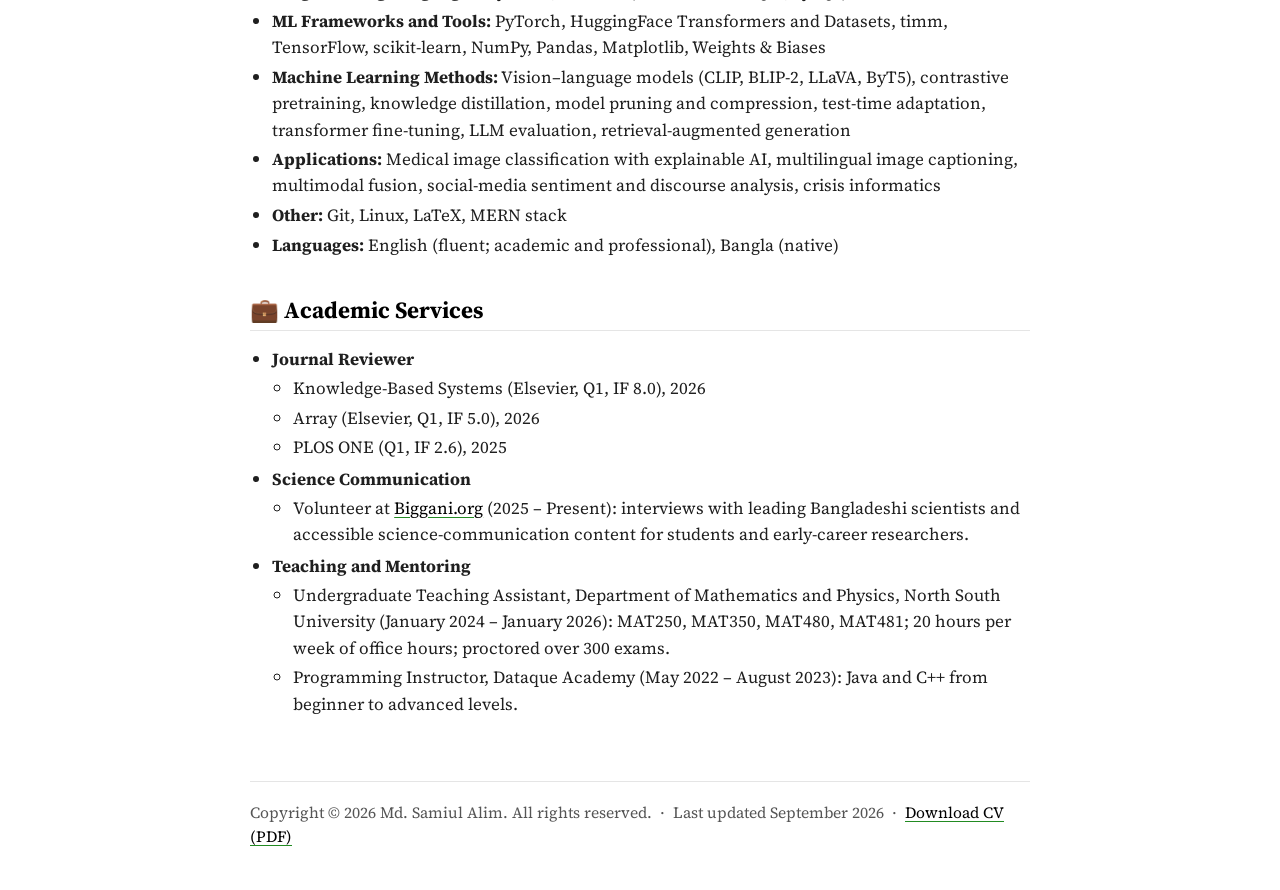
==== commit 6184b3b4: "Link collaborator names to Google Scholar profiles Co-Authored-By: Claude Fable 5.1 <noreply@anthrop" ====
--- a/index.html
+++ b/index.html
@@ -60,9 +60,12 @@
             I am currently a <b>Summer Research Intern</b> at the <b>University of Illinois Urbana-Champaign</b>
             (UIUC++ SRSE 2026), working on Responsible AI and Human&ndash;Computer Interaction with
             <b>Dr.&nbsp;Sharifa Sultana</b>. I collaborate with
-            <a href="https://scholar.google.com/citations?user=ufKeWUMAAAAJ" target="_blank" rel="noopener">Prof.&nbsp;Mohammad Abu Yousuf</a>
-            (Jahangirnagar University) and Dr.&nbsp;Mohammad Ali Moni (The University of Queensland) on explainable
-            medical AI and crisis NLP, with Prof.&nbsp;Pietro Li&ograve; (University of Cambridge) on test-time adaptation
+            <a href="https://scholar.google.com/citations?user=r2wOKBEAAAAJ&amp;hl=en" target="_blank" rel="noopener">Prof.&nbsp;Mohammad Abu Yousuf</a>
+            (Jahangirnagar University) and
+            <a href="https://scholar.google.com/citations?hl=en&amp;user=JnwcUwkAAAAJ&amp;view_op=list_works&amp;sortby=pubdate" target="_blank" rel="noopener">Dr.&nbsp;Mohammad Ali Moni</a>
+            (The University of Queensland) on explainable medical AI and crisis NLP, with
+            <a href="https://scholar.google.com/citations?user=4YhNJBEAAAAJ&amp;hl=en" target="_blank" rel="noopener">Prof.&nbsp;Pietro Li&ograve;</a>
+            (University of Cambridge) on test-time adaptation
             of vision&ndash;language models, and with the Machine Intelligence Lab at North South University on
             multimodal learning and model compression, where I led <b>CLIPByte</b>, a tokenizer-free multilingual
             captioning model.
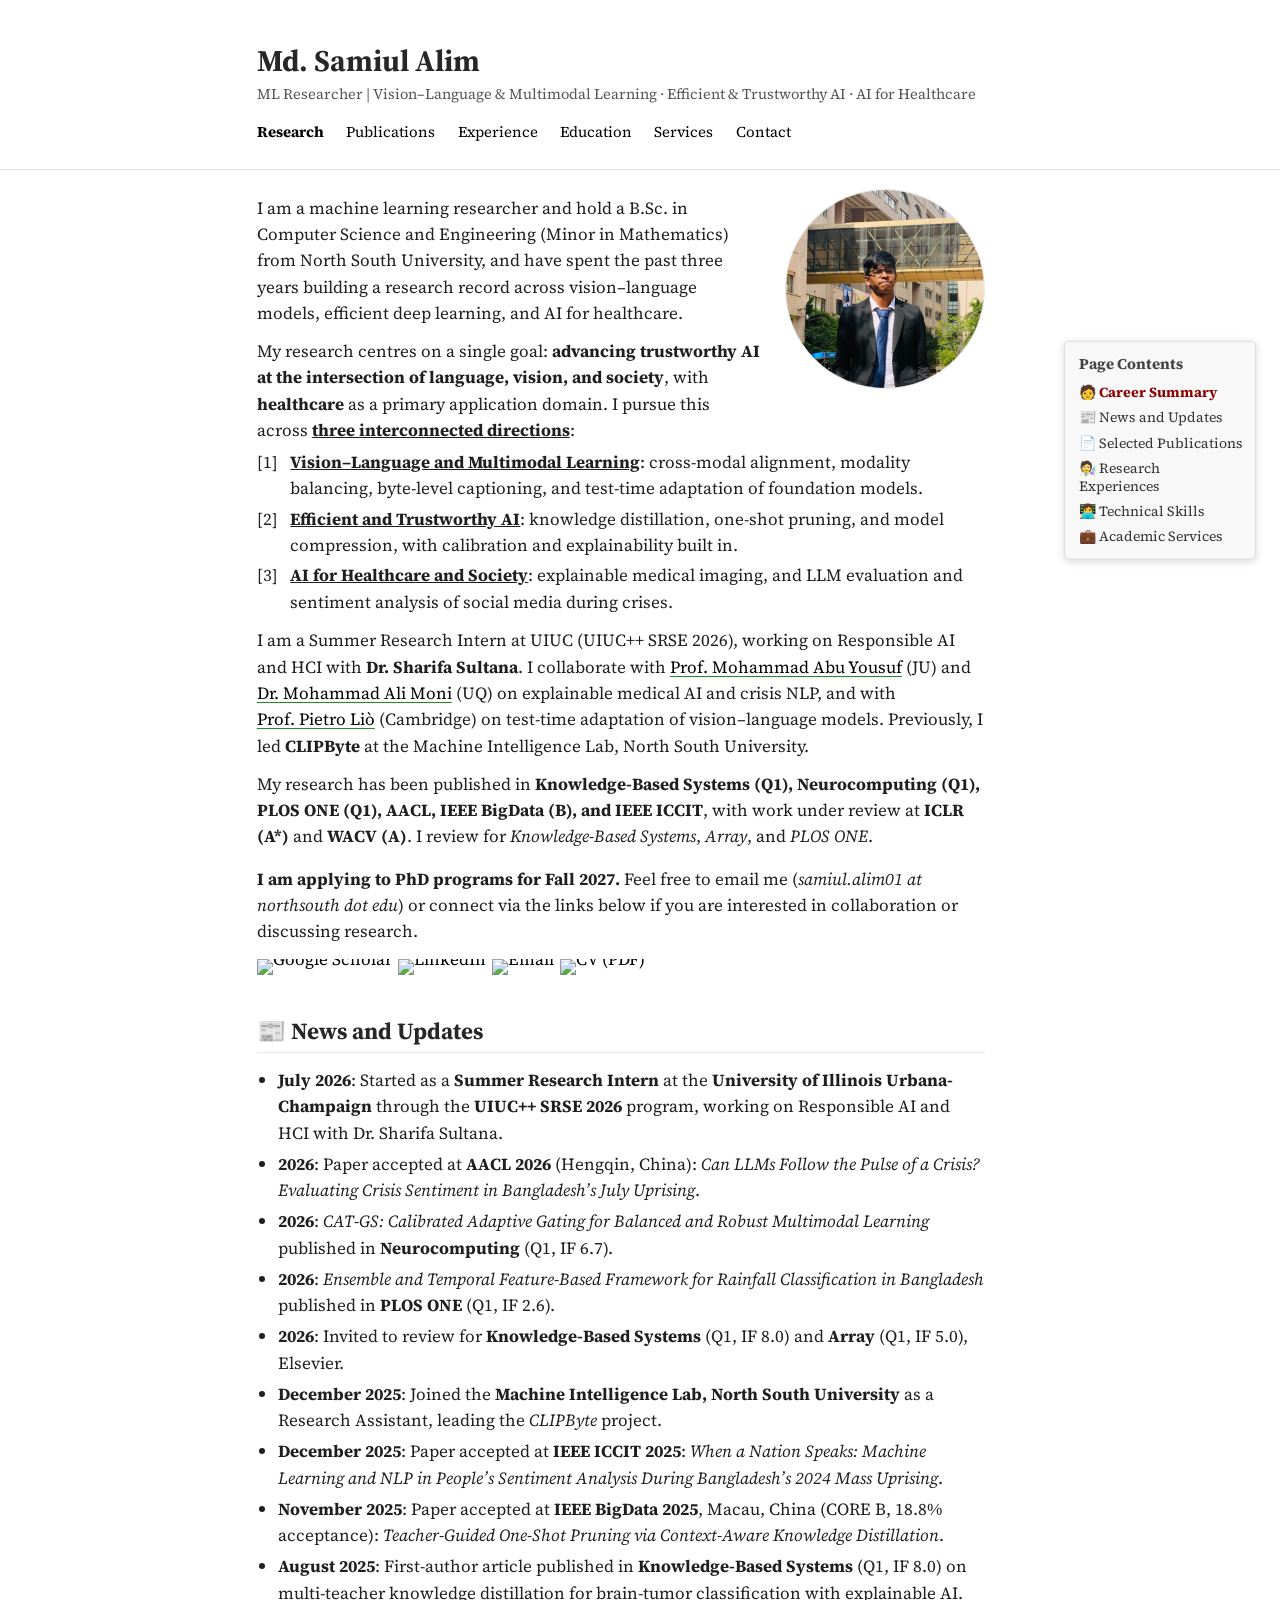
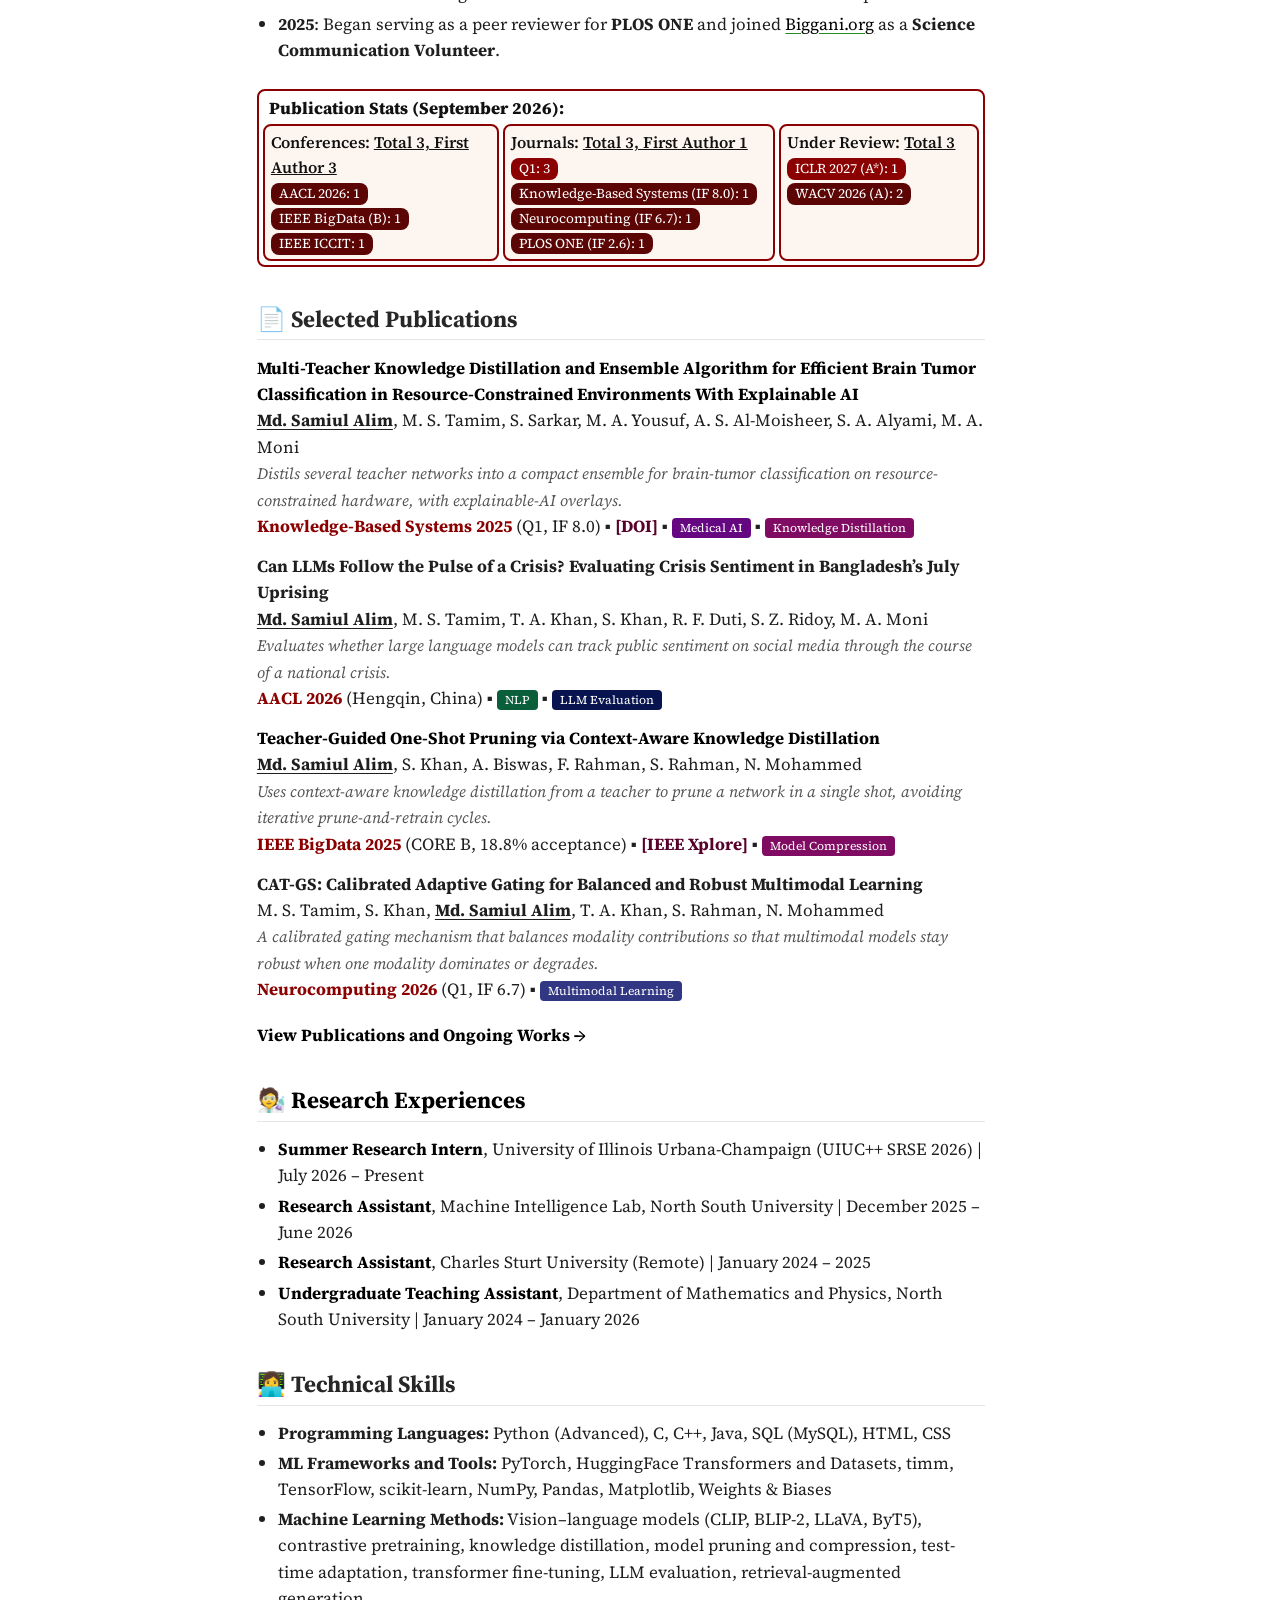
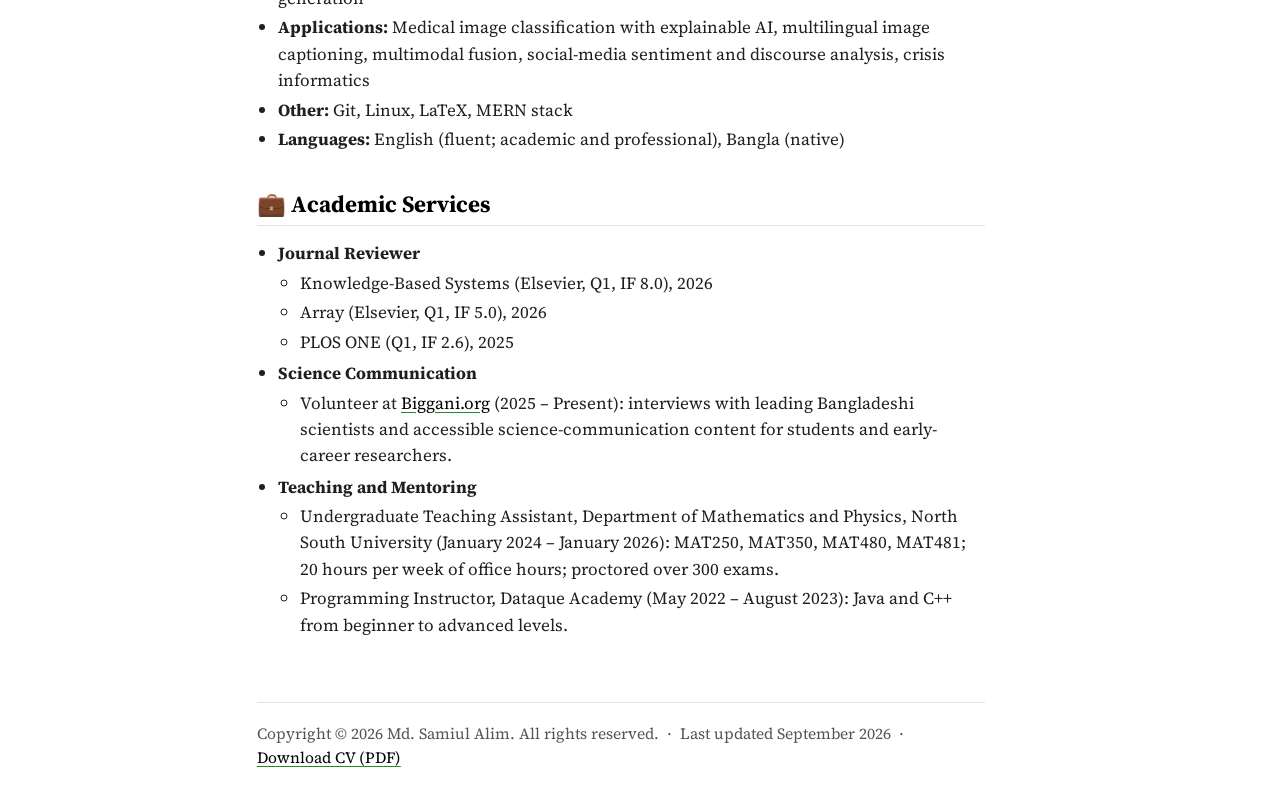
==== commit e68d48ce: "Condense intro to three directions and widen content column Co-Authored-By: Claude Fable 5.1 <norepl" ====
--- a/index.html
+++ b/index.html
@@ -13,7 +13,7 @@
     <link rel="preconnect" href="https://fonts.googleapis.com">
     <link rel="preconnect" href="https://fonts.gstatic.com" crossorigin>
     <link href="https://fonts.googleapis.com/css2?family=Source+Serif+4:ital,opsz,wght@0,8..60,400;0,8..60,600;0,8..60,700;1,8..60,400;1,8..60,600&display=swap" rel="stylesheet">
-    <link rel="stylesheet" href="css/styles.css?v=20260909b">
+    <link rel="stylesheet" href="css/styles.css?v=20260909c">
 </head>
 <body>
 <div class="wrapper">
@@ -41,42 +41,33 @@
         <span class="profile-picture"><img src="images/sami.jpeg" alt="Md. Samiul Alim"></span>
         <p>
             I am a machine learning researcher and hold a B.Sc. in Computer Science and Engineering (Minor in
-            Mathematics, <i>Cum Laude</i>) from North South University, Dhaka. Over the past three years I have built a
-            research record across vision&ndash;language and multimodal learning, efficient deep learning, NLP for
-            social science, and AI for healthcare, with <b>six peer-reviewed publications</b> including three Q1 journal
-            articles and an accepted paper at AACL&nbsp;2026.
+            Mathematics) from North South University, and have spent the past three years building a research record
+            across vision&ndash;language models, efficient deep learning, and AI for healthcare.
         </p>
         <p style="padding-top: 6px;">
             My research centres on a single goal: <b>advancing trustworthy AI at the intersection of language, vision,
-            and society</b>, with <b>healthcare</b> and <b>low-resource, socially sensitive settings</b> as primary
-            application domains. I pursue this across <b><u>three interconnected directions</u></b>:
+            and society</b>, with <b>healthcare</b> as a primary application domain.
+            I pursue this across <b><u>three interconnected directions</u></b>:
         </p>
         <ol class="directions">
-            <li><b><u>Vision&ndash;Language and Multimodal Learning</u></b>: cross-modal alignment, modality balancing, tokenizer-free byte-level captioning, and the robustness and test-time adaptation of vision&ndash;language foundation models.</li>
-            <li><b><u>Efficient and Trustworthy AI</u></b>: multi-teacher knowledge distillation, context-aware one-shot pruning, and model compression for resource-constrained hardware, together with calibration, uncertainty, and interpretability of deep models.</li>
-            <li><b><u>AI for Healthcare and Society</u></b>: explainable diagnostic modelling on medical images and neuroimaging, large-scale sentiment and discourse analysis of social media during crises, LLM evaluation on politically sensitive text, and Responsible AI with human-centred evaluation.</li>
+            <li><b><u>Vision&ndash;Language and Multimodal Learning</u></b>: cross-modal alignment, modality balancing, byte-level captioning, and test-time adaptation of foundation models.</li>
+            <li><b><u>Efficient and Trustworthy AI</u></b>: knowledge distillation, one-shot pruning, and model compression, with calibration and explainability built in.</li>
+            <li><b><u>AI for Healthcare and Society</u></b>: explainable medical imaging, and LLM evaluation and sentiment analysis of social media during crises.</li>
         </ol>
         <p style="padding-top: 6px;">
-            I am currently a <b>Summer Research Intern</b> at the <b>University of Illinois Urbana-Champaign</b>
-            (UIUC++ SRSE 2026), working on Responsible AI and Human&ndash;Computer Interaction with
+            I am a Summer Research Intern at UIUC (UIUC++ SRSE 2026), working on Responsible AI and HCI with
             <b>Dr.&nbsp;Sharifa Sultana</b>. I collaborate with
-            <a href="https://scholar.google.com/citations?user=r2wOKBEAAAAJ&amp;hl=en" target="_blank" rel="noopener">Prof.&nbsp;Mohammad Abu Yousuf</a>
-            (Jahangirnagar University) and
-            <a href="https://scholar.google.com/citations?hl=en&amp;user=JnwcUwkAAAAJ&amp;view_op=list_works&amp;sortby=pubdate" target="_blank" rel="noopener">Dr.&nbsp;Mohammad Ali Moni</a>
-            (The University of Queensland) on explainable medical AI and crisis NLP, with
-            <a href="https://scholar.google.com/citations?user=4YhNJBEAAAAJ&amp;hl=en" target="_blank" rel="noopener">Prof.&nbsp;Pietro Li&ograve;</a>
-            (University of Cambridge) on test-time adaptation
-            of vision&ndash;language models, and with the Machine Intelligence Lab at North South University on
-            multimodal learning and model compression, where I led <b>CLIPByte</b>, a tokenizer-free multilingual
-            captioning model.
+            <a href="https://scholar.google.com/citations?user=r2wOKBEAAAAJ&amp;hl=en" target="_blank" rel="noopener">Prof.&nbsp;Mohammad Abu Yousuf</a> (JU) and
+            <a href="https://scholar.google.com/citations?hl=en&amp;user=JnwcUwkAAAAJ&amp;view_op=list_works&amp;sortby=pubdate" target="_blank" rel="noopener">Dr.&nbsp;Mohammad Ali Moni</a> (UQ)
+            on explainable medical AI and crisis NLP, and with
+            <a href="https://scholar.google.com/citations?user=4YhNJBEAAAAJ&amp;hl=en" target="_blank" rel="noopener">Prof.&nbsp;Pietro Li&ograve;</a> (Cambridge)
+            on test-time adaptation of vision&ndash;language models. Previously, I led <b>CLIPByte</b> at the Machine
+            Intelligence Lab, North South University.
         </p>
         <p style="padding-top: 6px;">
-            My work has appeared in <strong>Knowledge-Based Systems (Q1, IF 8.0), Neurocomputing (Q1, IF 6.7),
-            PLOS ONE (Q1), AACL 2026, IEEE BigData 2025 (CORE B), and IEEE ICCIT 2025</strong>, with further manuscripts
-            under review at <strong>ICLR 2027 (A*)</strong> and <strong>WACV 2026 (A)</strong>. I review for
-            <i>Knowledge-Based Systems</i>, <i>Array</i>, and <i>PLOS ONE</i>, spent two years as an undergraduate
-            teaching assistant across four mathematics courses, and volunteer as a science communicator with
-            <a href="https://biggani.org/" target="_blank" rel="noopener">Biggani.org</a>.
+            My research has been published in <strong>Knowledge-Based Systems (Q1), Neurocomputing (Q1), PLOS ONE (Q1),
+            AACL, IEEE BigData (B), and IEEE ICCIT</strong>, with work under review at <strong>ICLR (A*)</strong> and
+            <strong>WACV (A)</strong>. I review for <i>Knowledge-Based Systems</i>, <i>Array</i>, and <i>PLOS ONE</i>.
         </p>
         <p class="contact-line">
             <b>I am applying to PhD programs for Fall 2027.</b> Feel free to email me
@@ -242,6 +233,6 @@
     <h4>Page Contents</h4>
 </div>
 
-<script src="js/main.js?v=20260909b"></script>
+<script src="js/main.js?v=20260909c"></script>
 </body>
 </html>
--- a/css/styles.css
+++ b/css/styles.css
@@ -133,6 +133,21 @@
     padding: 0 20px;
 }
 
+/* Wider, percentage-based column on larger screens (as in the reference layout). */
+@media (min-width: 800px) and (max-width: 1199px) {
+    .container {
+        max-width: 78%;
+    }
+}
+
+@media (min-width: 1200px) {
+    .container {
+        max-width: 60%;
+        margin-left: 18.5%;
+        margin-right: auto;
+    }
+}
+
 /* Header / navigation ---------------------------------------------------- */
 .navbar {
     display: flex;
@@ -216,12 +231,22 @@
 }
 
 .directions {
+    list-style: none;
+    counter-reset: dir;
     margin: 0.2rem 0 0.4rem 0;
-    padding-left: 1.6rem;
+    padding-left: 2.1rem;
 }
 
 .directions li {
+    position: relative;
     margin: 0.25rem 0;
+    counter-increment: dir;
+}
+
+.directions li::before {
+    content: "[" counter(dir) "]";
+    position: absolute;
+    left: -2.1rem;
 }
 
 .contact-line {
@@ -505,7 +530,9 @@
     top: 50%;
     right: 24px;
     transform: translateY(-50%);
-    width: 190px;
+    width: 15%;
+    min-width: 170px;
+    max-width: 250px;
     background: var(--panel);
     padding: 10px 12px 6px 14px;
     border: 1px solid #dddddd;
@@ -537,7 +564,7 @@
     color: var(--accent);
 }
 
-@media (min-width: 1280px) {
+@media (min-width: 1200px) {
     #page-contents {
         display: block;
     }
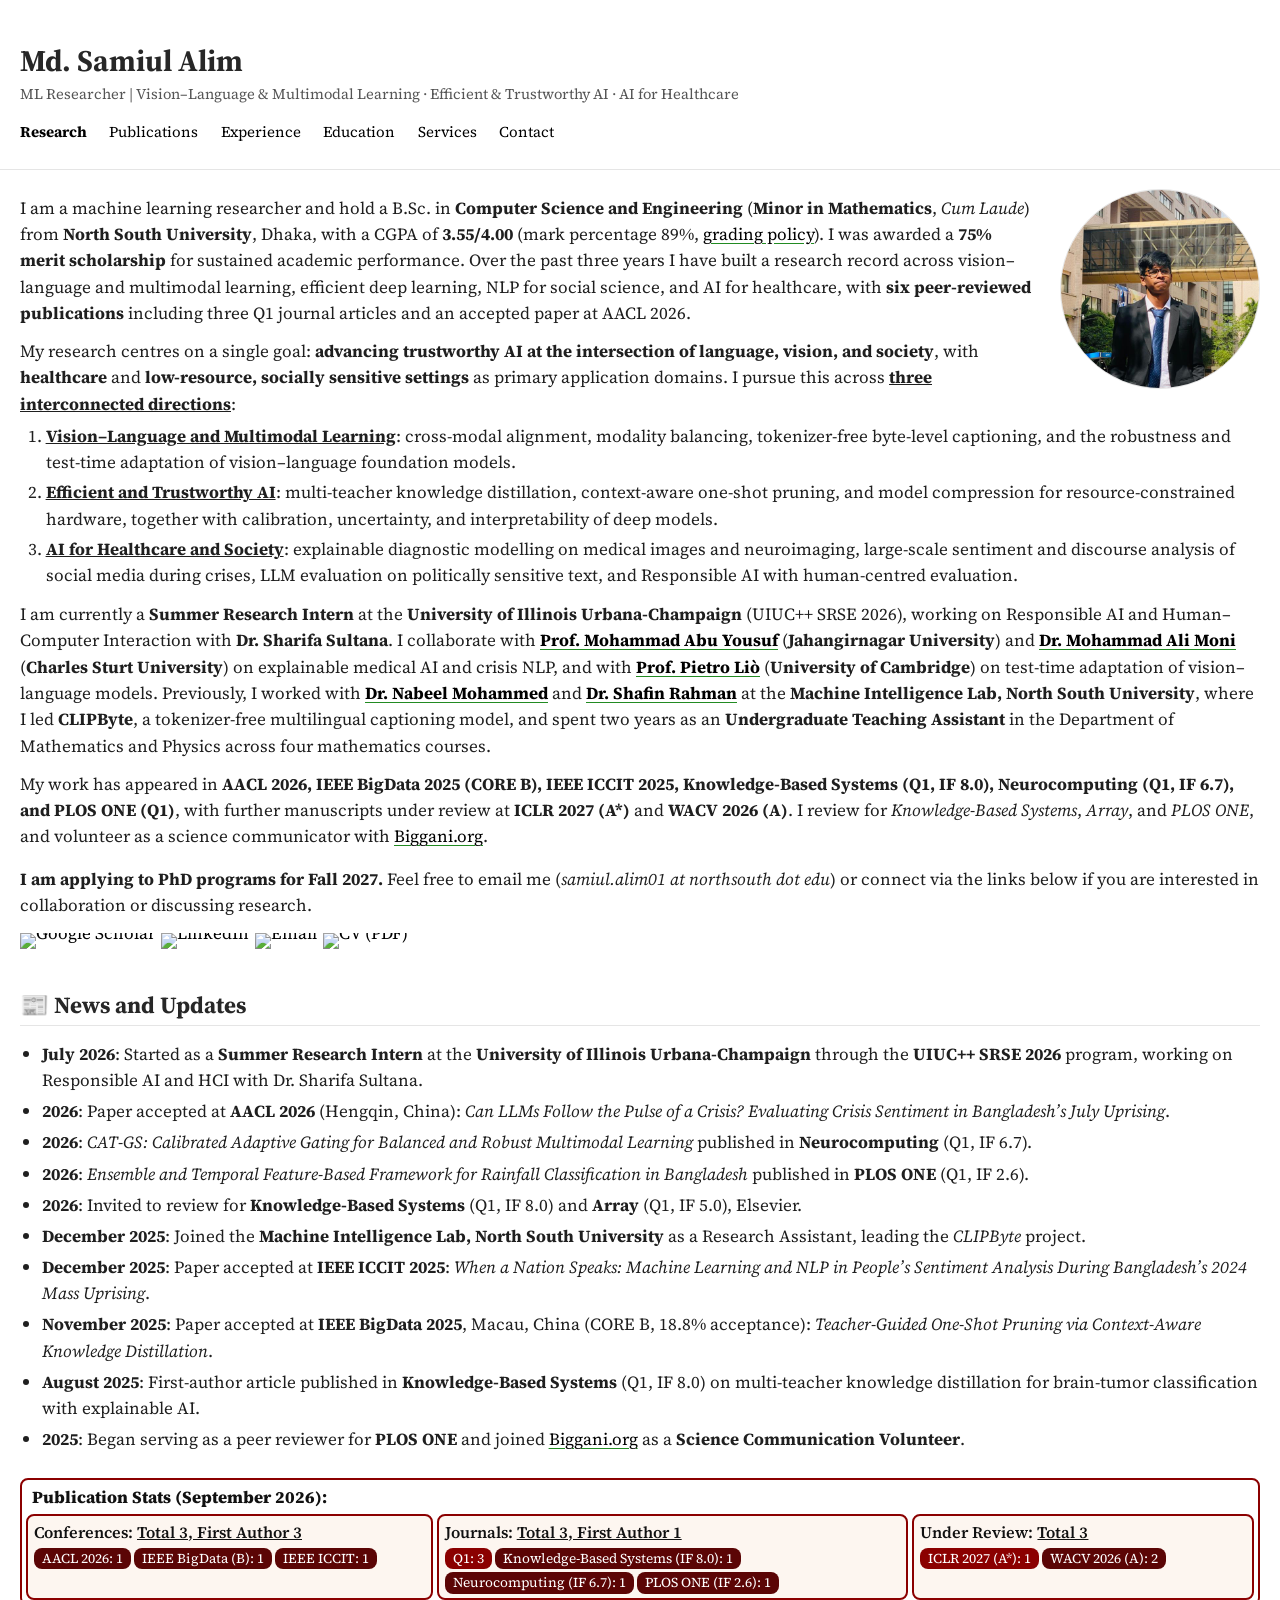
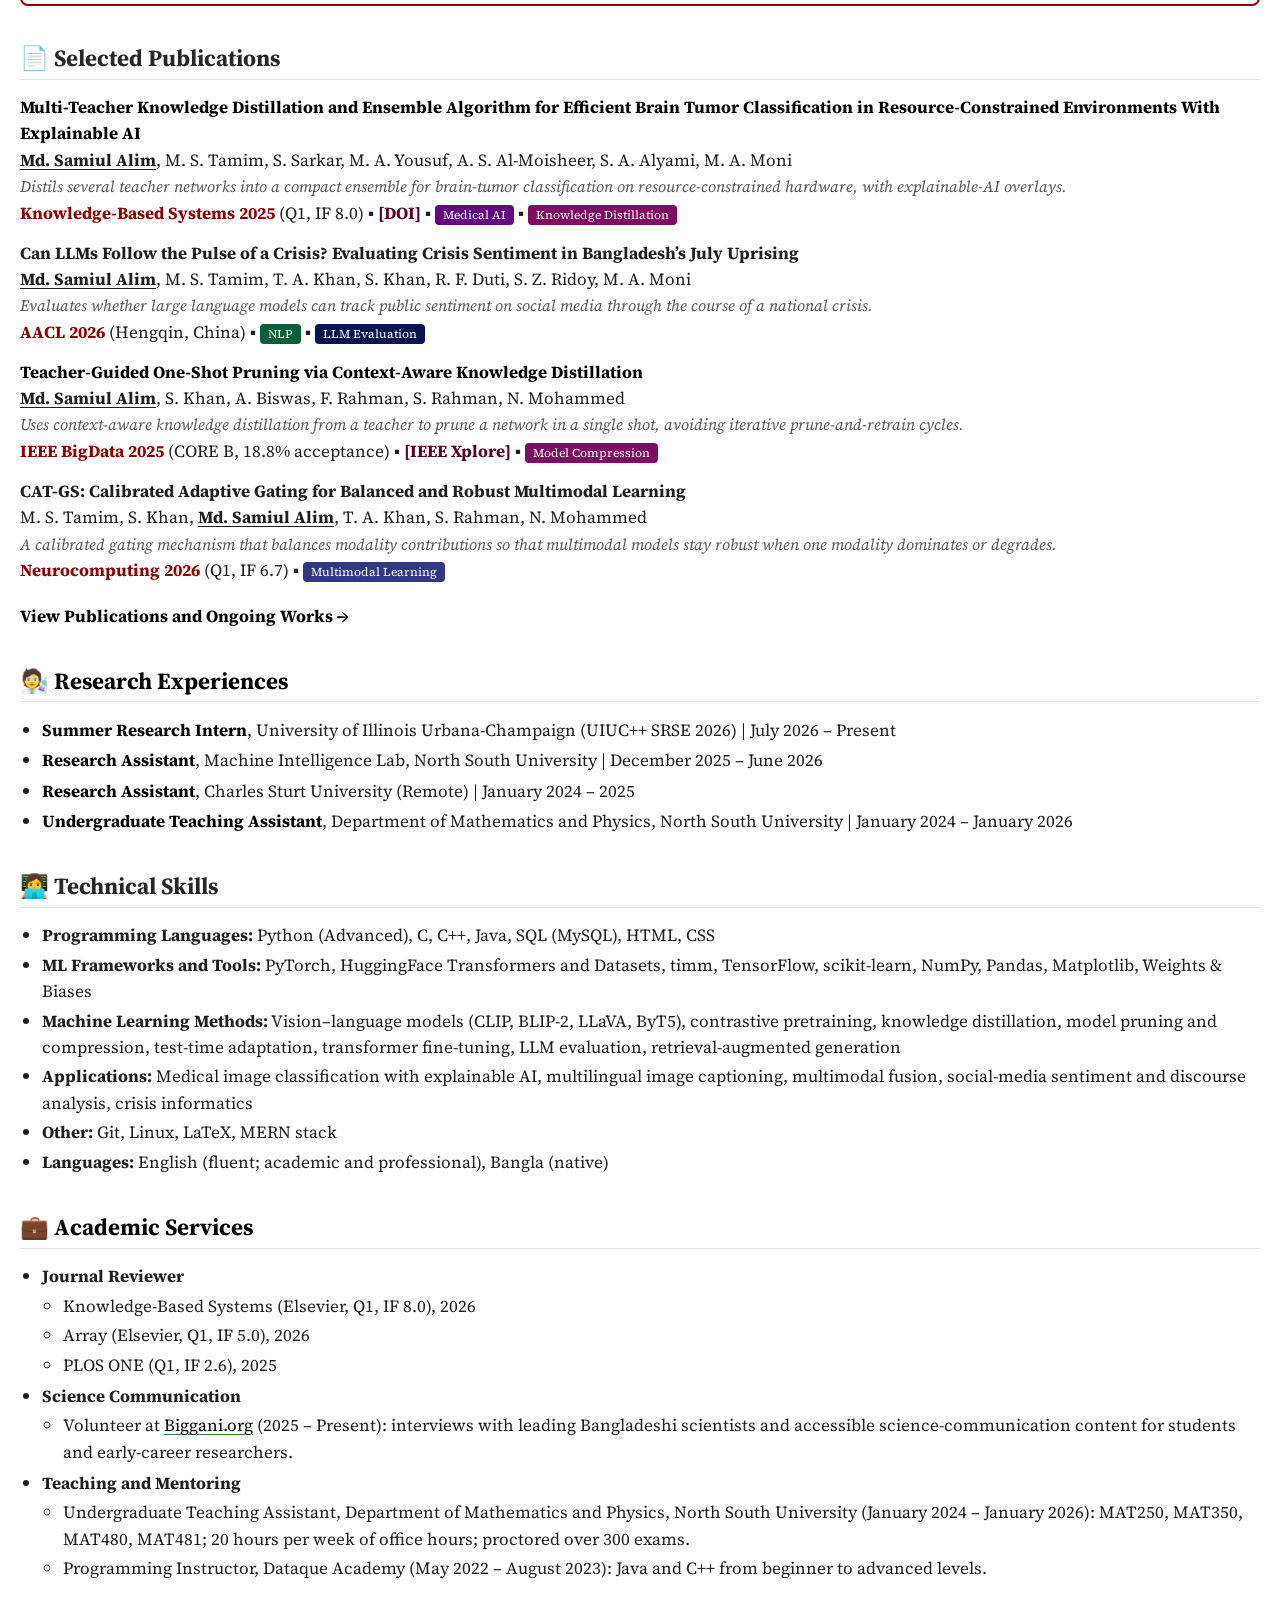
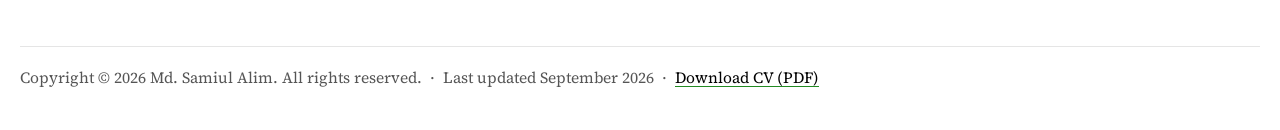
==== commit 672e833e: "Update homepage intro and widen page layout Add CGPA, grading-policy link, merit scholarship, NSU Ma" ====
--- a/index.html
+++ b/index.html
@@ -13,7 +13,7 @@
     <link rel="preconnect" href="https://fonts.googleapis.com">
     <link rel="preconnect" href="https://fonts.gstatic.com" crossorigin>
     <link href="https://fonts.googleapis.com/css2?family=Source+Serif+4:ital,opsz,wght@0,8..60,400;0,8..60,600;0,8..60,700;1,8..60,400;1,8..60,600&display=swap" rel="stylesheet">
-    <link rel="stylesheet" href="css/styles.css?v=20260909c">
+    <link rel="stylesheet" href="css/styles.css">
 </head>
 <body>
 <div class="wrapper">
@@ -40,34 +40,50 @@
         <h2 id="bio" class="hidden-header">🧑 Career Summary</h2>
         <span class="profile-picture"><img src="images/sami.jpeg" alt="Md. Samiul Alim"></span>
         <p>
-            I am a machine learning researcher and hold a B.Sc. in Computer Science and Engineering (Minor in
-            Mathematics) from North South University, and have spent the past three years building a research record
-            across vision&ndash;language models, efficient deep learning, and AI for healthcare.
+            I am a machine learning researcher and hold a B.Sc. in <b>Computer Science and Engineering</b> (<b>Minor in
+            Mathematics</b>, <i>Cum Laude</i>) from <b>North South University</b>, Dhaka, with a CGPA of <b>3.55/4.00</b>
+            (mark percentage 89%,
+            <a href="https://www.northsouth.edu/academic/grading-policy.html" target="_blank" rel="noopener">grading policy</a>).
+            I was awarded a <b>75% merit scholarship</b> for sustained academic performance. Over the past three years I
+            have built a research record across vision&ndash;language and multimodal learning, efficient deep learning,
+            NLP for social science, and AI for healthcare, with <b>six peer-reviewed publications</b> including three Q1
+            journal articles and an accepted paper at AACL&nbsp;2026.
         </p>
         <p style="padding-top: 6px;">
             My research centres on a single goal: <b>advancing trustworthy AI at the intersection of language, vision,
-            and society</b>, with <b>healthcare</b> as a primary application domain.
-            I pursue this across <b><u>three interconnected directions</u></b>:
+            and society</b>, with <b>healthcare</b> and <b>low-resource, socially sensitive settings</b> as primary
+            application domains. I pursue this across <b><u>three interconnected directions</u></b>:
         </p>
         <ol class="directions">
-            <li><b><u>Vision&ndash;Language and Multimodal Learning</u></b>: cross-modal alignment, modality balancing, byte-level captioning, and test-time adaptation of foundation models.</li>
-            <li><b><u>Efficient and Trustworthy AI</u></b>: knowledge distillation, one-shot pruning, and model compression, with calibration and explainability built in.</li>
-            <li><b><u>AI for Healthcare and Society</u></b>: explainable medical imaging, and LLM evaluation and sentiment analysis of social media during crises.</li>
+            <li><b><u>Vision&ndash;Language and Multimodal Learning</u></b>: cross-modal alignment, modality balancing, tokenizer-free byte-level captioning, and the robustness and test-time adaptation of vision&ndash;language foundation models.</li>
+            <li><b><u>Efficient and Trustworthy AI</u></b>: multi-teacher knowledge distillation, context-aware one-shot pruning, and model compression for resource-constrained hardware, together with calibration, uncertainty, and interpretability of deep models.</li>
+            <li><b><u>AI for Healthcare and Society</u></b>: explainable diagnostic modelling on medical images and neuroimaging, large-scale sentiment and discourse analysis of social media during crises, LLM evaluation on politically sensitive text, and Responsible AI with human-centred evaluation.</li>
         </ol>
         <p style="padding-top: 6px;">
-            I am a Summer Research Intern at UIUC (UIUC++ SRSE 2026), working on Responsible AI and HCI with
+            I am currently a <b>Summer Research Intern</b> at the <b>University of Illinois Urbana-Champaign</b>
+            (UIUC++ SRSE 2026), working on Responsible AI and Human&ndash;Computer Interaction with
             <b>Dr.&nbsp;Sharifa Sultana</b>. I collaborate with
-            <a href="https://scholar.google.com/citations?user=r2wOKBEAAAAJ&amp;hl=en" target="_blank" rel="noopener">Prof.&nbsp;Mohammad Abu Yousuf</a> (JU) and
-            <a href="https://scholar.google.com/citations?hl=en&amp;user=JnwcUwkAAAAJ&amp;view_op=list_works&amp;sortby=pubdate" target="_blank" rel="noopener">Dr.&nbsp;Mohammad Ali Moni</a> (UQ)
-            on explainable medical AI and crisis NLP, and with
-            <a href="https://scholar.google.com/citations?user=4YhNJBEAAAAJ&amp;hl=en" target="_blank" rel="noopener">Prof.&nbsp;Pietro Li&ograve;</a> (Cambridge)
-            on test-time adaptation of vision&ndash;language models. Previously, I led <b>CLIPByte</b> at the Machine
-            Intelligence Lab, North South University.
+            <b><a href="https://scholar.google.com/citations?user=ufKeWUMAAAAJ" target="_blank" rel="noopener">Prof.&nbsp;Mohammad Abu Yousuf</a></b>
+            (<b>Jahangirnagar University</b>) and
+            <b><a href="https://scholar.google.com/citations?hl=en&amp;user=JnwcUwkAAAAJ&amp;view_op=list_works&amp;sortby=pubdate" target="_blank" rel="noopener">Dr.&nbsp;Mohammad Ali Moni</a></b>
+            (<b>Charles Sturt University</b>) on explainable medical AI and crisis NLP, and with
+            <b><a href="https://scholar.google.com/citations?user=4YhNJBEAAAAJ&amp;hl=en" target="_blank" rel="noopener">Prof.&nbsp;Pietro Li&ograve;</a></b>
+            (<b>University of Cambridge</b>) on test-time adaptation of vision&ndash;language models. Previously, I
+            worked with
+            <b><a href="https://scholar.google.com/citations?user=w5djOYsAAAAJ&amp;hl=en" target="_blank" rel="noopener">Dr.&nbsp;Nabeel Mohammed</a></b>
+            and
+            <b><a href="https://scholar.google.com/citations?user=Pe8C-SUAAAAJ&amp;hl=en" target="_blank" rel="noopener">Dr.&nbsp;Shafin Rahman</a></b>
+            at the
+            <b>Machine Intelligence Lab, North South University</b>, where I led <b>CLIPByte</b>, a tokenizer-free
+            multilingual captioning model, and spent two years as an <b>Undergraduate Teaching Assistant</b> in the
+            Department of Mathematics and Physics across four mathematics courses.
         </p>
         <p style="padding-top: 6px;">
-            My research has been published in <strong>Knowledge-Based Systems (Q1), Neurocomputing (Q1), PLOS ONE (Q1),
-            AACL, IEEE BigData (B), and IEEE ICCIT</strong>, with work under review at <strong>ICLR (A*)</strong> and
-            <strong>WACV (A)</strong>. I review for <i>Knowledge-Based Systems</i>, <i>Array</i>, and <i>PLOS ONE</i>.
+            My work has appeared in <strong>AACL 2026, IEEE BigData 2025 (CORE B), IEEE ICCIT 2025,
+            Knowledge-Based Systems (Q1, IF 8.0), Neurocomputing (Q1, IF 6.7), and PLOS ONE (Q1)</strong>, with further manuscripts
+            under review at <strong>ICLR 2027 (A*)</strong> and <strong>WACV 2026 (A)</strong>. I review for
+            <i>Knowledge-Based Systems</i>, <i>Array</i>, and <i>PLOS ONE</i>, and volunteer as a science communicator with
+            <a href="https://biggani.org/" target="_blank" rel="noopener">Biggani.org</a>.
         </p>
         <p class="contact-line">
             <b>I am applying to PhD programs for Fall 2027.</b> Feel free to email me
@@ -233,6 +249,6 @@
     <h4>Page Contents</h4>
 </div>
 
-<script src="js/main.js?v=20260909c"></script>
+<script src="js/main.js"></script>
 </body>
 </html>
--- a/css/styles.css
+++ b/css/styles.css
@@ -128,24 +128,9 @@
 }
 
 .container {
-    max-width: 820px;
+    max-width: 1280px;
     margin: 0 auto;
     padding: 0 20px;
-}
-
-/* Wider, percentage-based column on larger screens (as in the reference layout). */
-@media (min-width: 800px) and (max-width: 1199px) {
-    .container {
-        max-width: 78%;
-    }
-}
-
-@media (min-width: 1200px) {
-    .container {
-        max-width: 60%;
-        margin-left: 18.5%;
-        margin-right: auto;
-    }
 }
 
 /* Header / navigation ---------------------------------------------------- */
@@ -231,22 +216,12 @@
 }
 
 .directions {
-    list-style: none;
-    counter-reset: dir;
     margin: 0.2rem 0 0.4rem 0;
-    padding-left: 2.1rem;
+    padding-left: 1.6rem;
 }
 
 .directions li {
-    position: relative;
     margin: 0.25rem 0;
-    counter-increment: dir;
-}
-
-.directions li::before {
-    content: "[" counter(dir) "]";
-    position: absolute;
-    left: -2.1rem;
 }
 
 .contact-line {
@@ -530,9 +505,7 @@
     top: 50%;
     right: 24px;
     transform: translateY(-50%);
-    width: 15%;
-    min-width: 170px;
-    max-width: 250px;
+    width: 190px;
     background: var(--panel);
     padding: 10px 12px 6px 14px;
     border: 1px solid #dddddd;
@@ -564,7 +537,7 @@
     color: var(--accent);
 }
 
-@media (min-width: 1200px) {
+@media (min-width: 1720px) {
     #page-contents {
         display: block;
     }
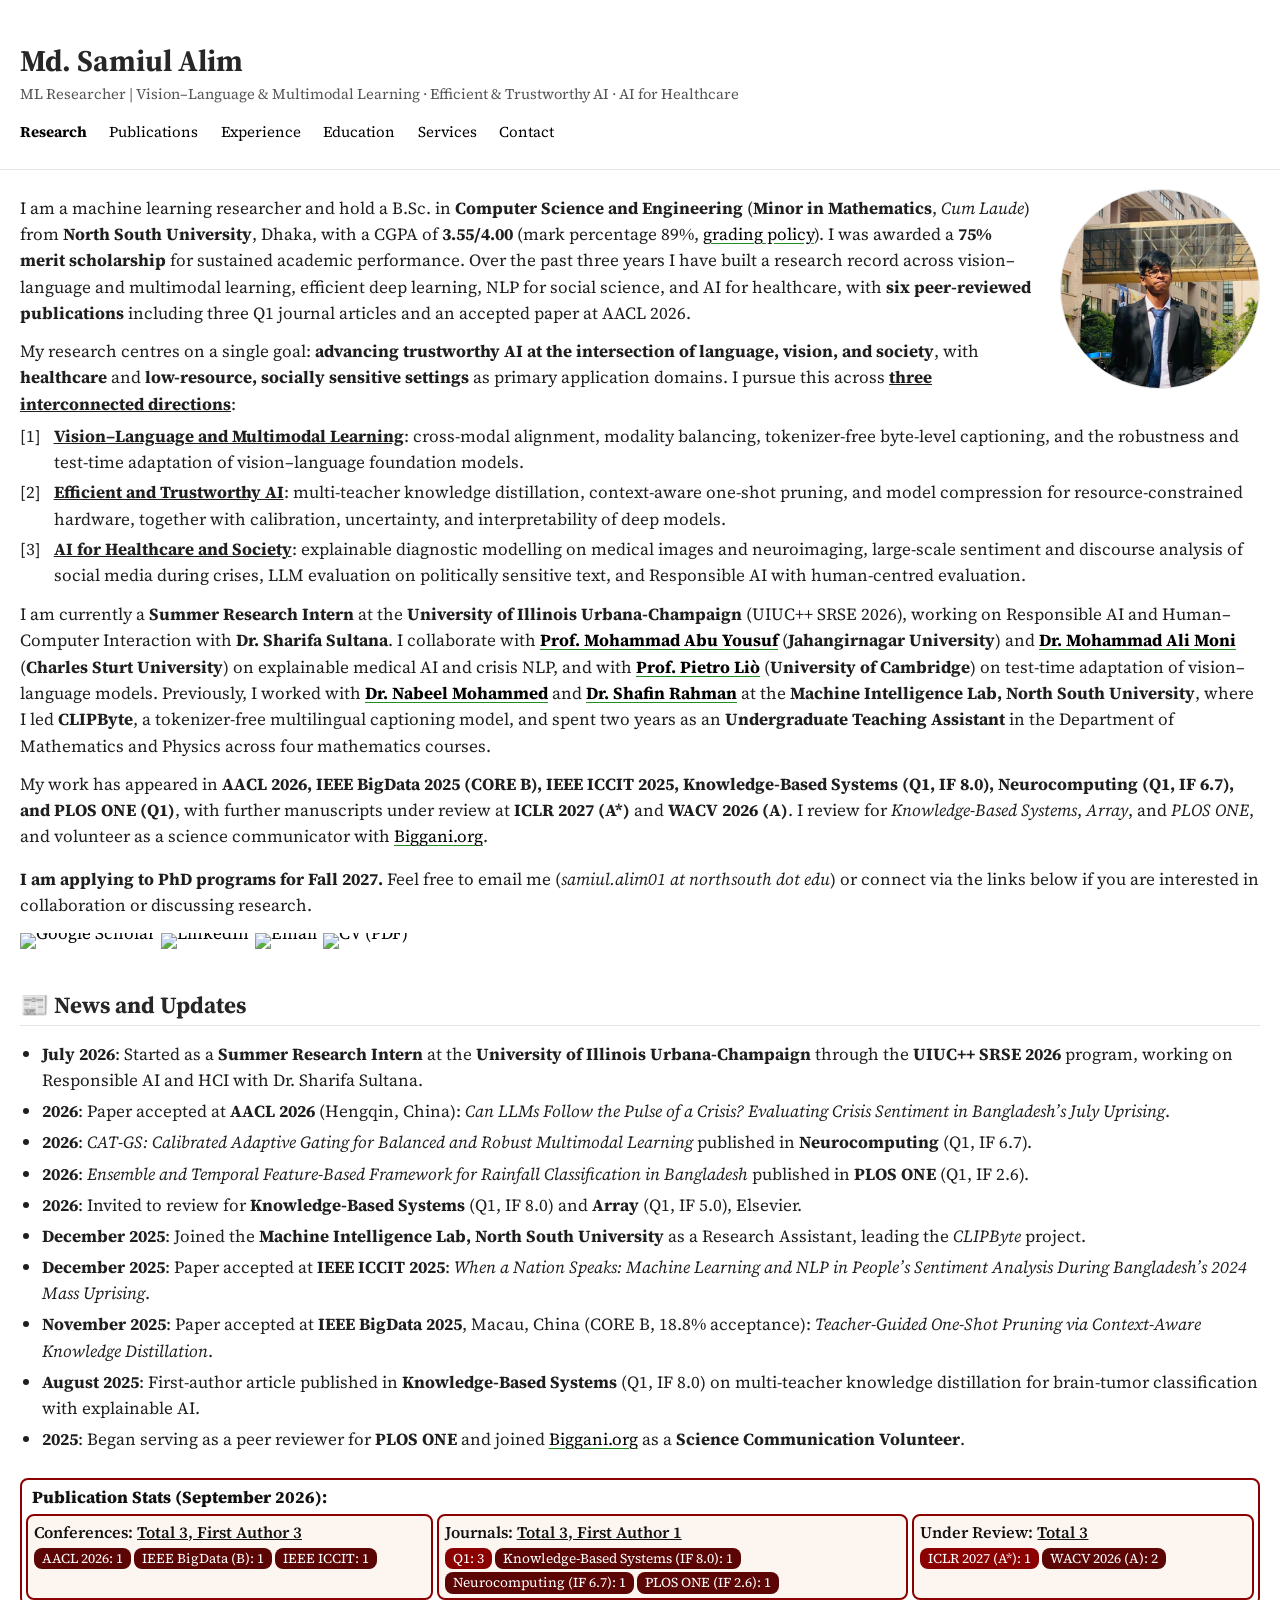
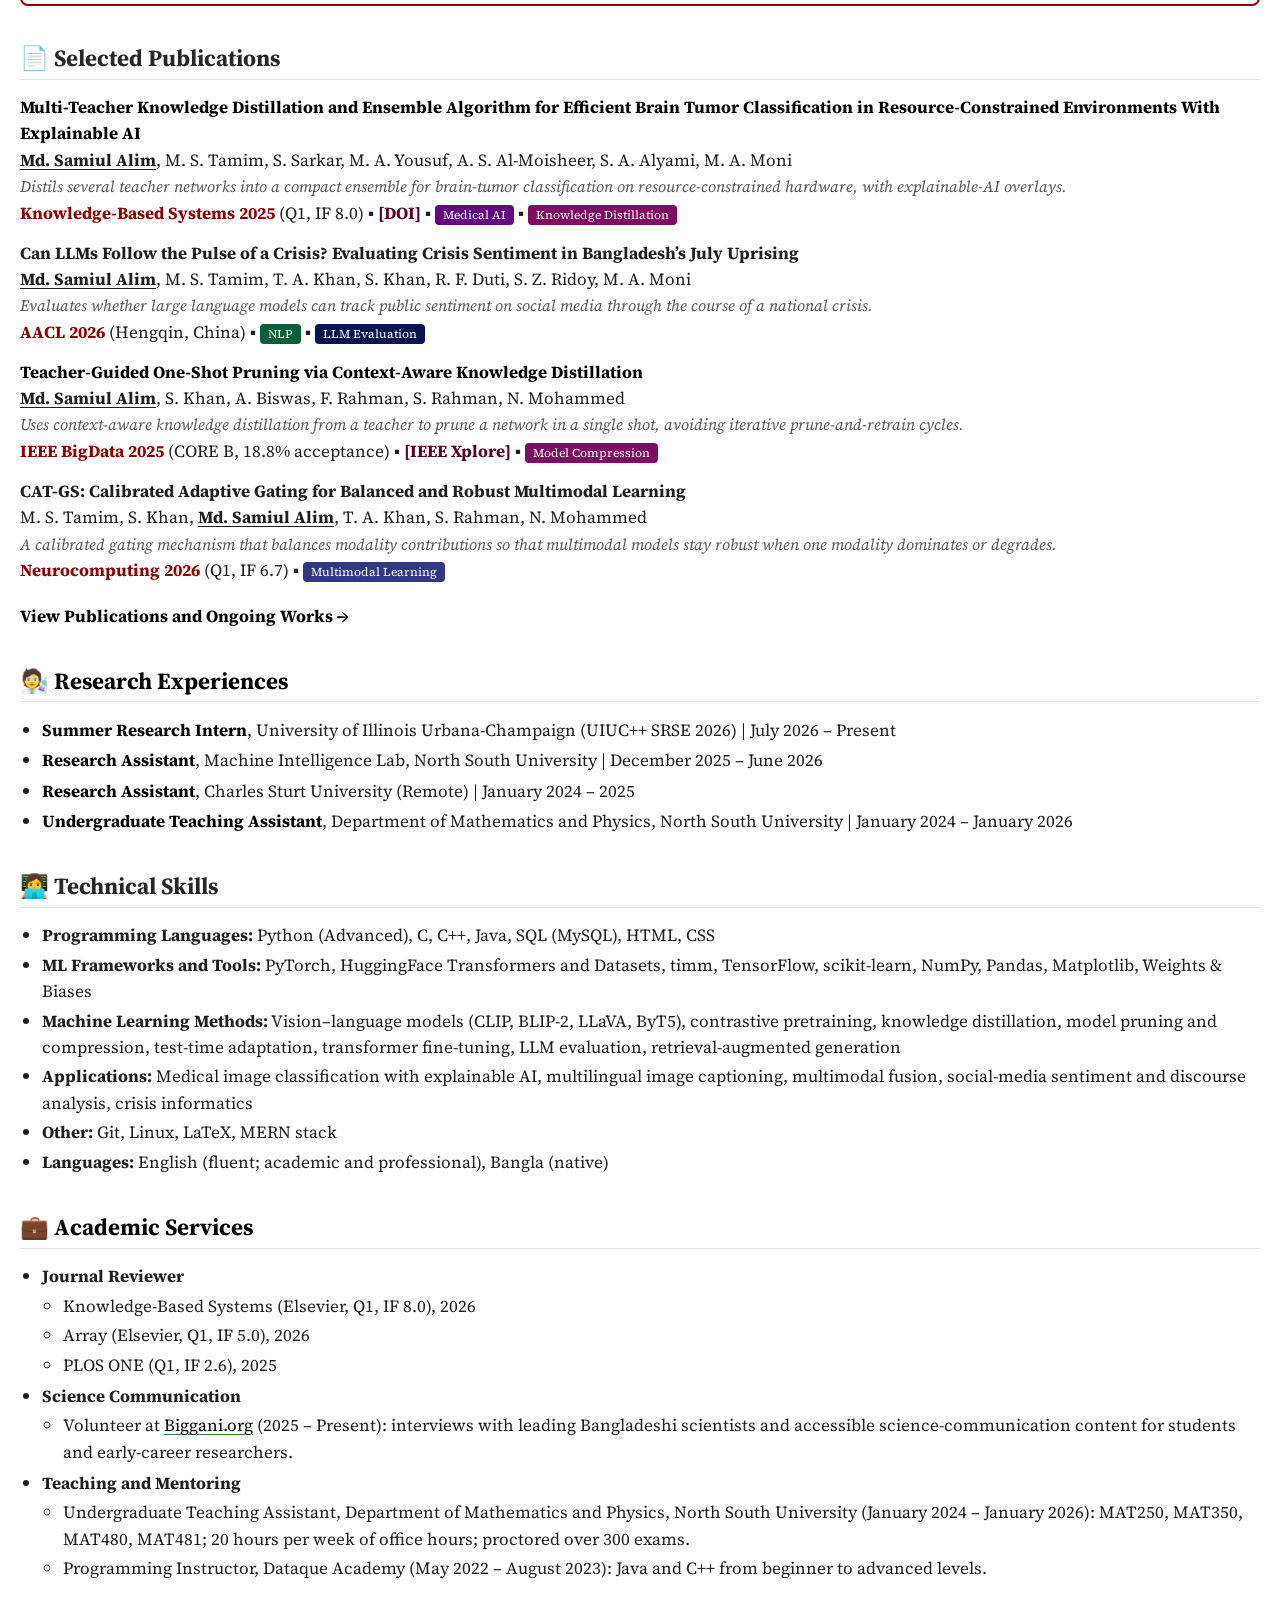
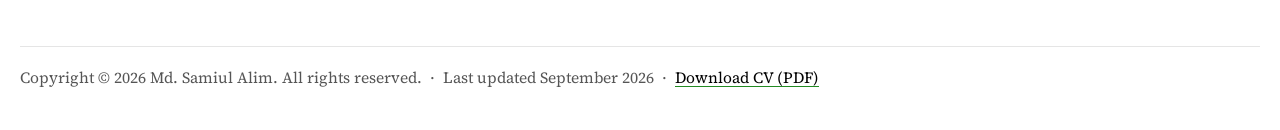
==== commit 07c637ef: "Merge origin/main, keeping updated intro and 1280px layout Take the remote's cache-busted asset link" ====
--- a/index.html
+++ b/index.html
@@ -13,7 +13,7 @@
     <link rel="preconnect" href="https://fonts.googleapis.com">
     <link rel="preconnect" href="https://fonts.gstatic.com" crossorigin>
     <link href="https://fonts.googleapis.com/css2?family=Source+Serif+4:ital,opsz,wght@0,8..60,400;0,8..60,600;0,8..60,700;1,8..60,400;1,8..60,600&display=swap" rel="stylesheet">
-    <link rel="stylesheet" href="css/styles.css">
+    <link rel="stylesheet" href="css/styles.css?v=20260910a">
 </head>
 <body>
 <div class="wrapper">
@@ -63,7 +63,7 @@
             I am currently a <b>Summer Research Intern</b> at the <b>University of Illinois Urbana-Champaign</b>
             (UIUC++ SRSE 2026), working on Responsible AI and Human&ndash;Computer Interaction with
             <b>Dr.&nbsp;Sharifa Sultana</b>. I collaborate with
-            <b><a href="https://scholar.google.com/citations?user=ufKeWUMAAAAJ" target="_blank" rel="noopener">Prof.&nbsp;Mohammad Abu Yousuf</a></b>
+            <b><a href="https://scholar.google.com/citations?user=r2wOKBEAAAAJ&amp;hl=en" target="_blank" rel="noopener">Prof.&nbsp;Mohammad Abu Yousuf</a></b>
             (<b>Jahangirnagar University</b>) and
             <b><a href="https://scholar.google.com/citations?hl=en&amp;user=JnwcUwkAAAAJ&amp;view_op=list_works&amp;sortby=pubdate" target="_blank" rel="noopener">Dr.&nbsp;Mohammad Ali Moni</a></b>
             (<b>Charles Sturt University</b>) on explainable medical AI and crisis NLP, and with
@@ -249,6 +249,6 @@
     <h4>Page Contents</h4>
 </div>
 
-<script src="js/main.js"></script>
+<script src="js/main.js?v=20260910a"></script>
 </body>
 </html>
--- a/css/styles.css
+++ b/css/styles.css
@@ -216,12 +216,22 @@
 }
 
 .directions {
+    list-style: none;
+    counter-reset: dir;
     margin: 0.2rem 0 0.4rem 0;
-    padding-left: 1.6rem;
+    padding-left: 2.1rem;
 }
 
 .directions li {
+    position: relative;
     margin: 0.25rem 0;
+    counter-increment: dir;
+}
+
+.directions li::before {
+    content: "[" counter(dir) "]";
+    position: absolute;
+    left: -2.1rem;
 }
 
 .contact-line {
@@ -505,7 +515,9 @@
     top: 50%;
     right: 24px;
     transform: translateY(-50%);
-    width: 190px;
+    width: 15%;
+    min-width: 170px;
+    max-width: 250px;
     background: var(--panel);
     padding: 10px 12px 6px 14px;
     border: 1px solid #dddddd;
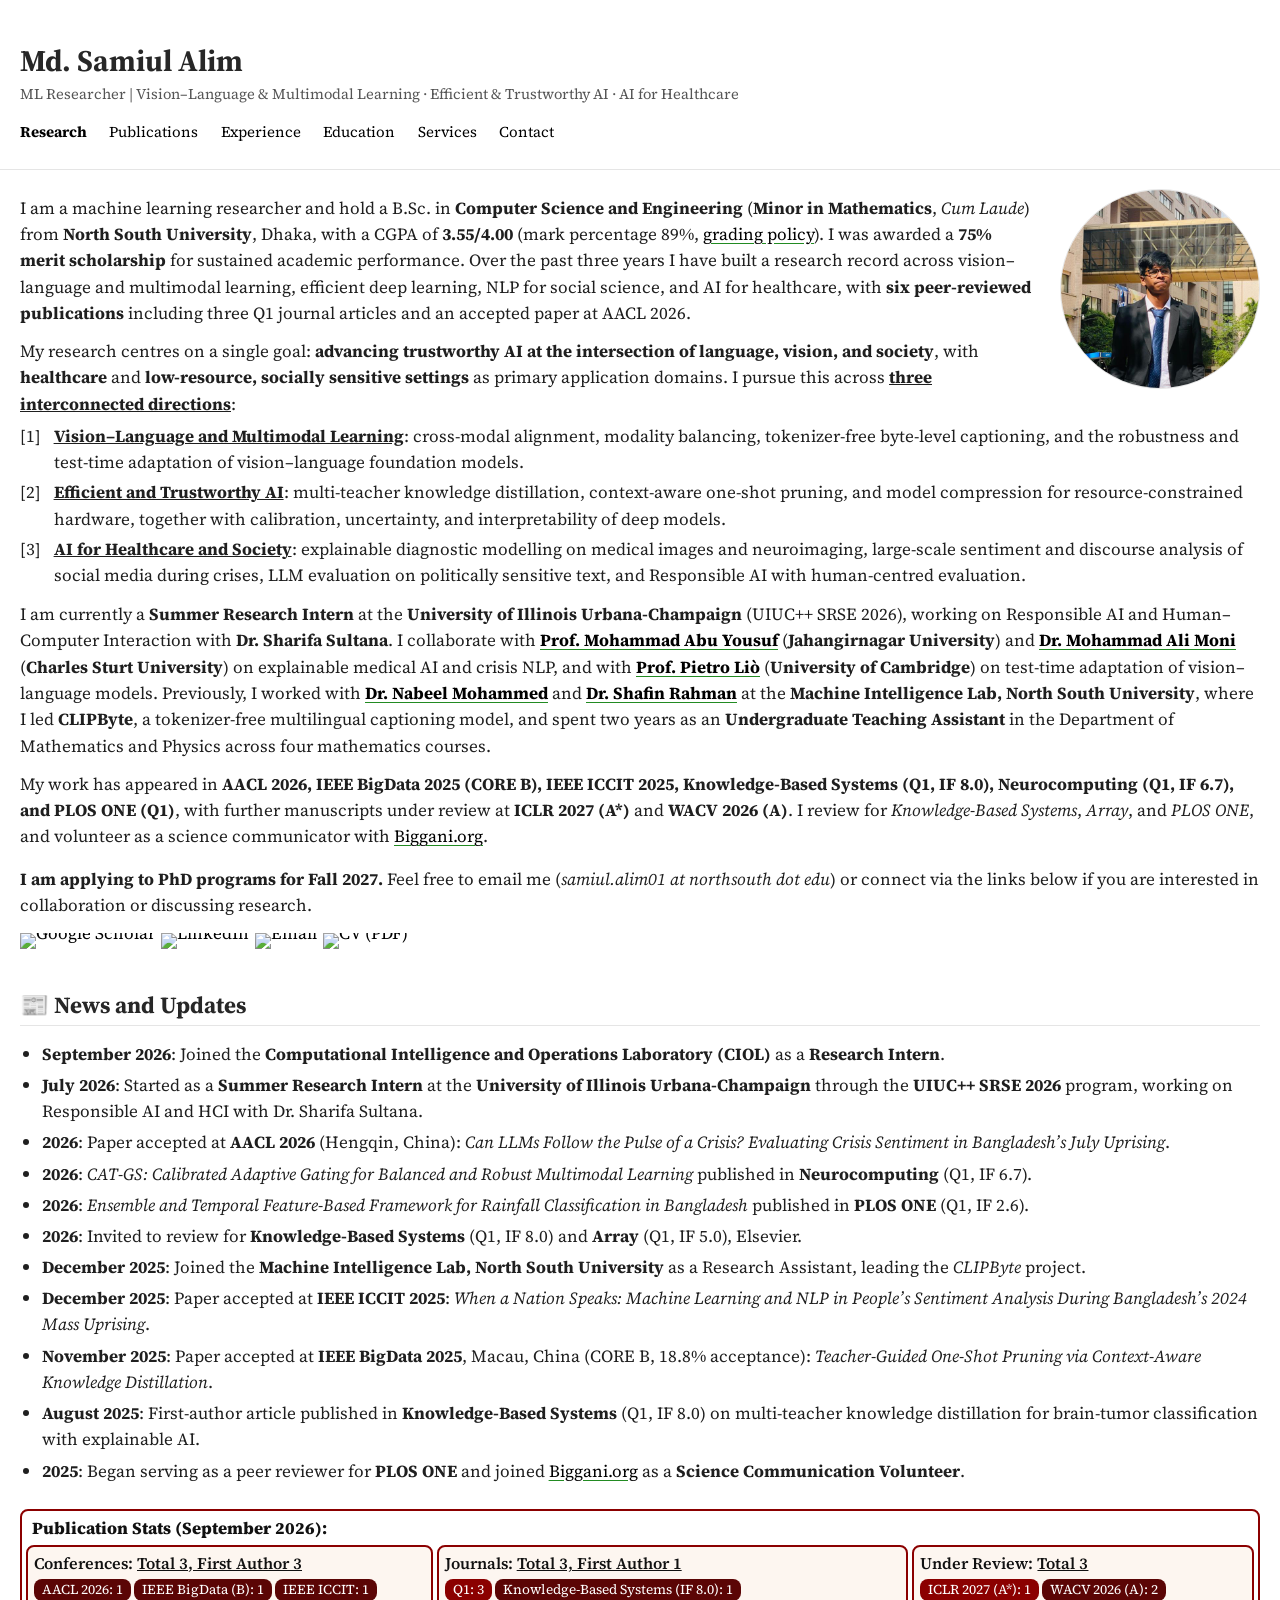
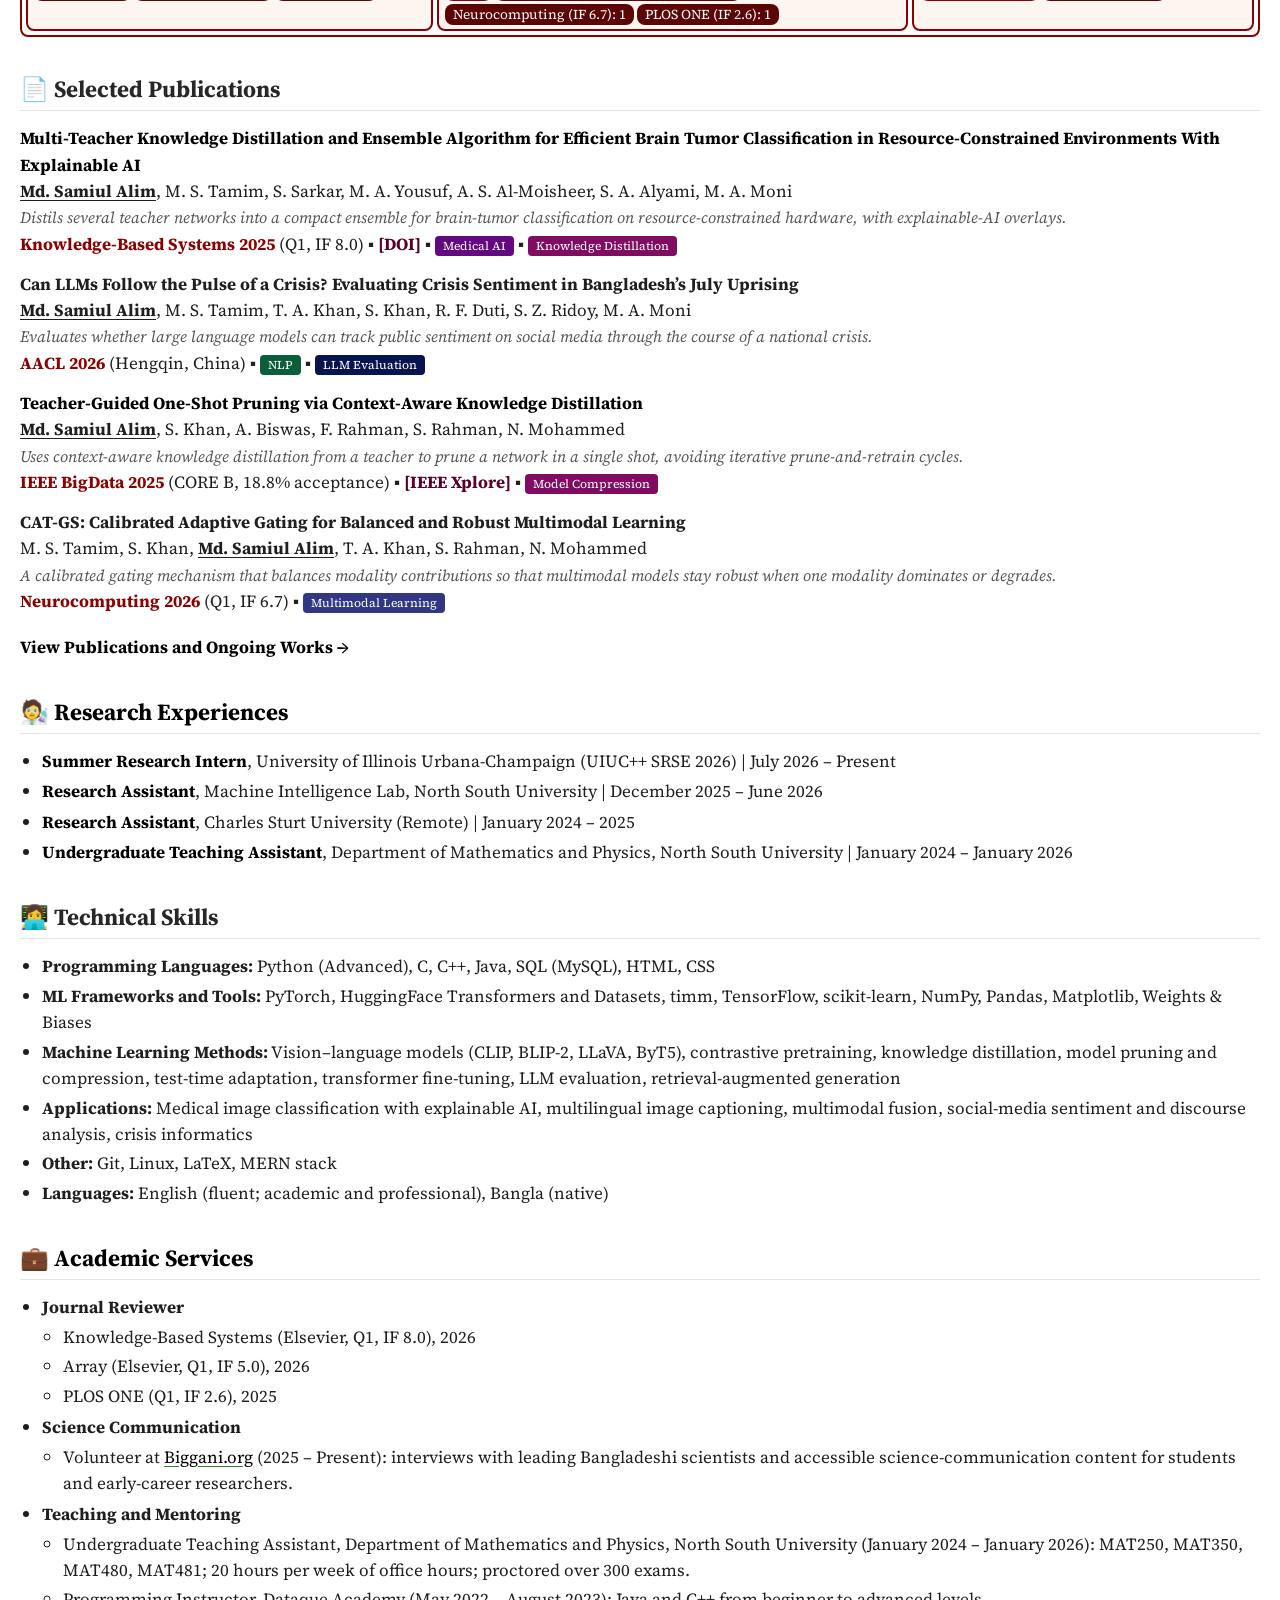
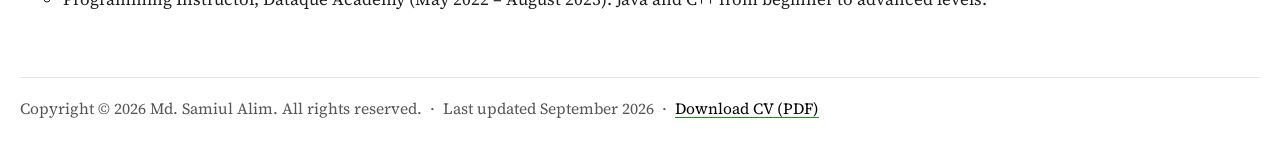
==== commit b150e38c: "Add CIOL research intern news item Co-Authored-By: Claude Fable 5.1 <noreply@anthropic.com>" ====
--- a/index.html
+++ b/index.html
@@ -105,6 +105,7 @@
         <h2 id="news">📰 News and Updates</h2>
         <hr>
         <ul class="news">
+            <li><span class="news-date">September 2026</span>: Joined the <b>Computational Intelligence and Operations Laboratory (CIOL)</b> as a <b>Research Intern</b>.</li>
             <li><span class="news-date">July 2026</span>: Started as a <b>Summer Research Intern</b> at the <b>University of Illinois Urbana-Champaign</b> through the <b>UIUC++ SRSE 2026</b> program, working on Responsible AI and HCI with Dr.&nbsp;Sharifa Sultana.</li>
             <li><span class="news-date">2026</span>: Paper accepted at <b>AACL 2026</b> (Hengqin, China): <i>Can LLMs Follow the Pulse of a Crisis? Evaluating Crisis Sentiment in Bangladesh&rsquo;s July Uprising</i>.</li>
             <li><span class="news-date">2026</span>: <i>CAT-GS: Calibrated Adaptive Gating for Balanced and Robust Multimodal Learning</i> published in <b>Neurocomputing</b> (Q1, IF&nbsp;6.7).</li>
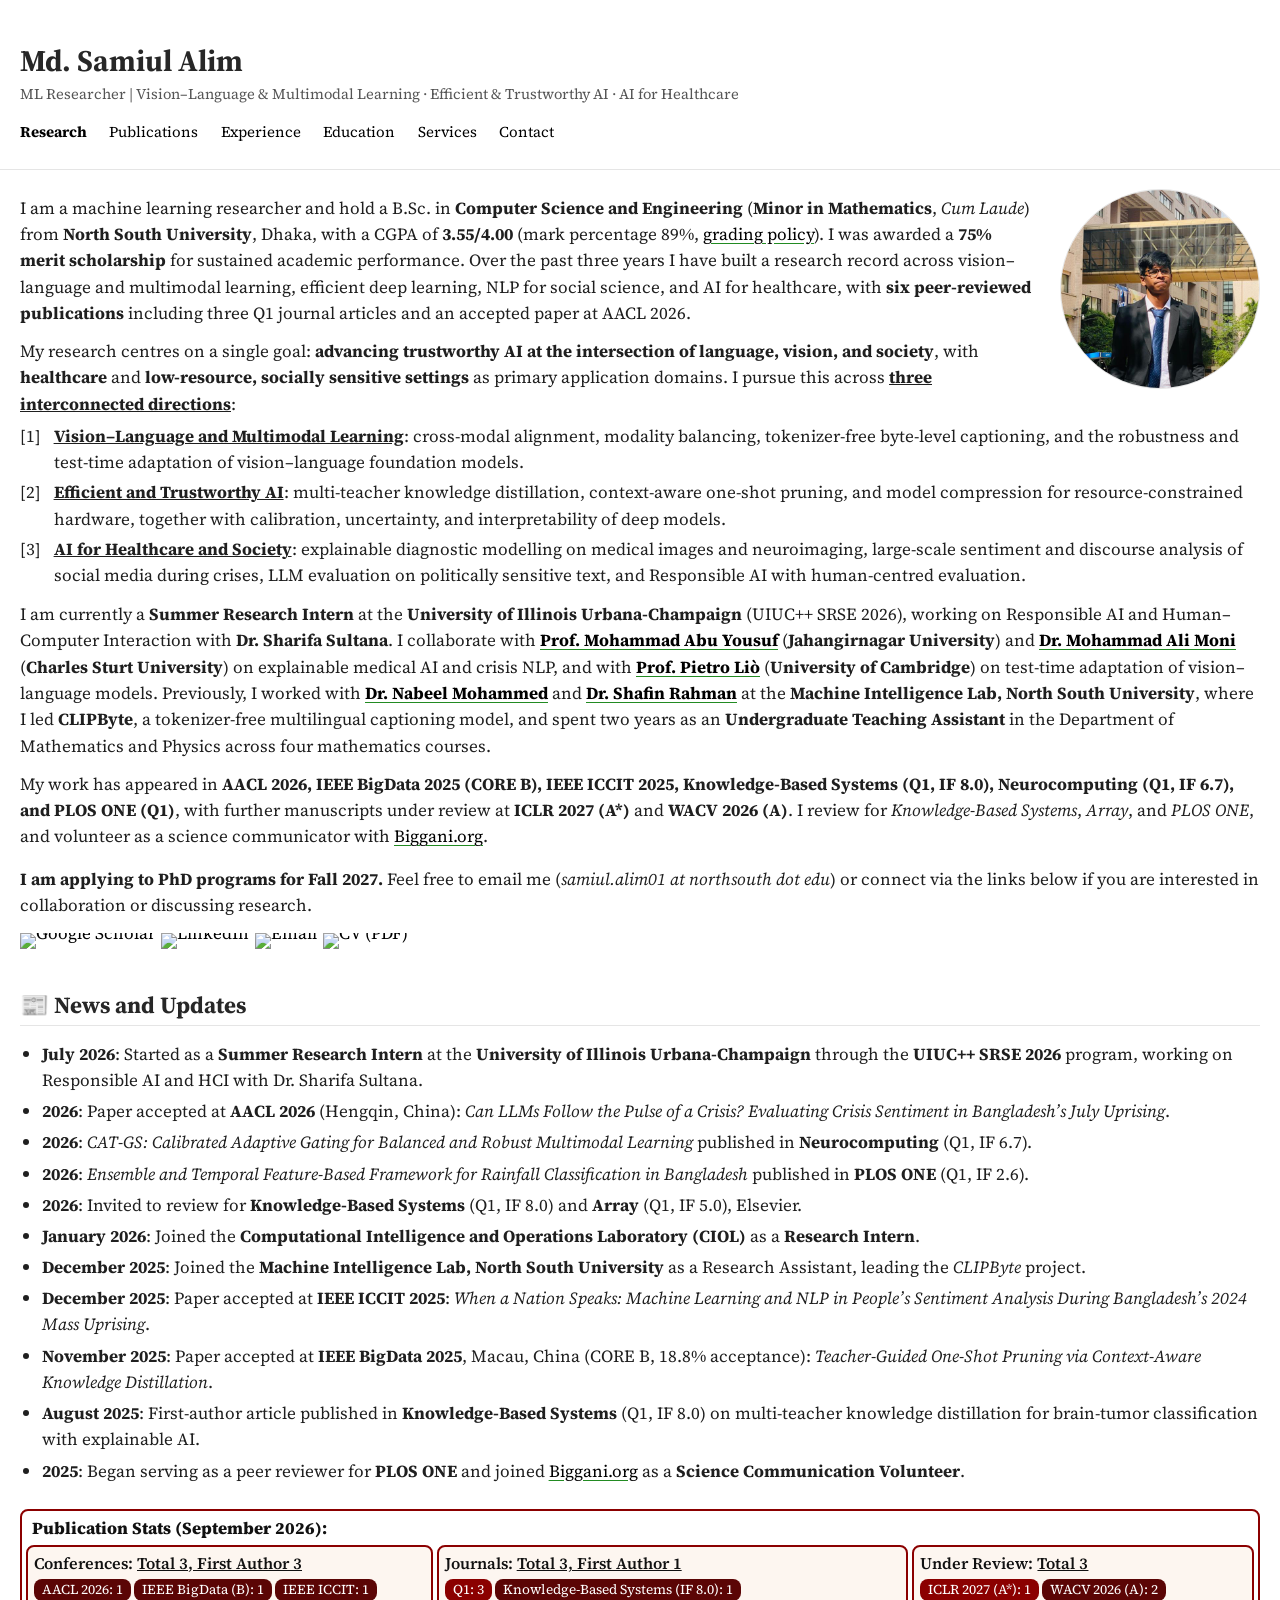
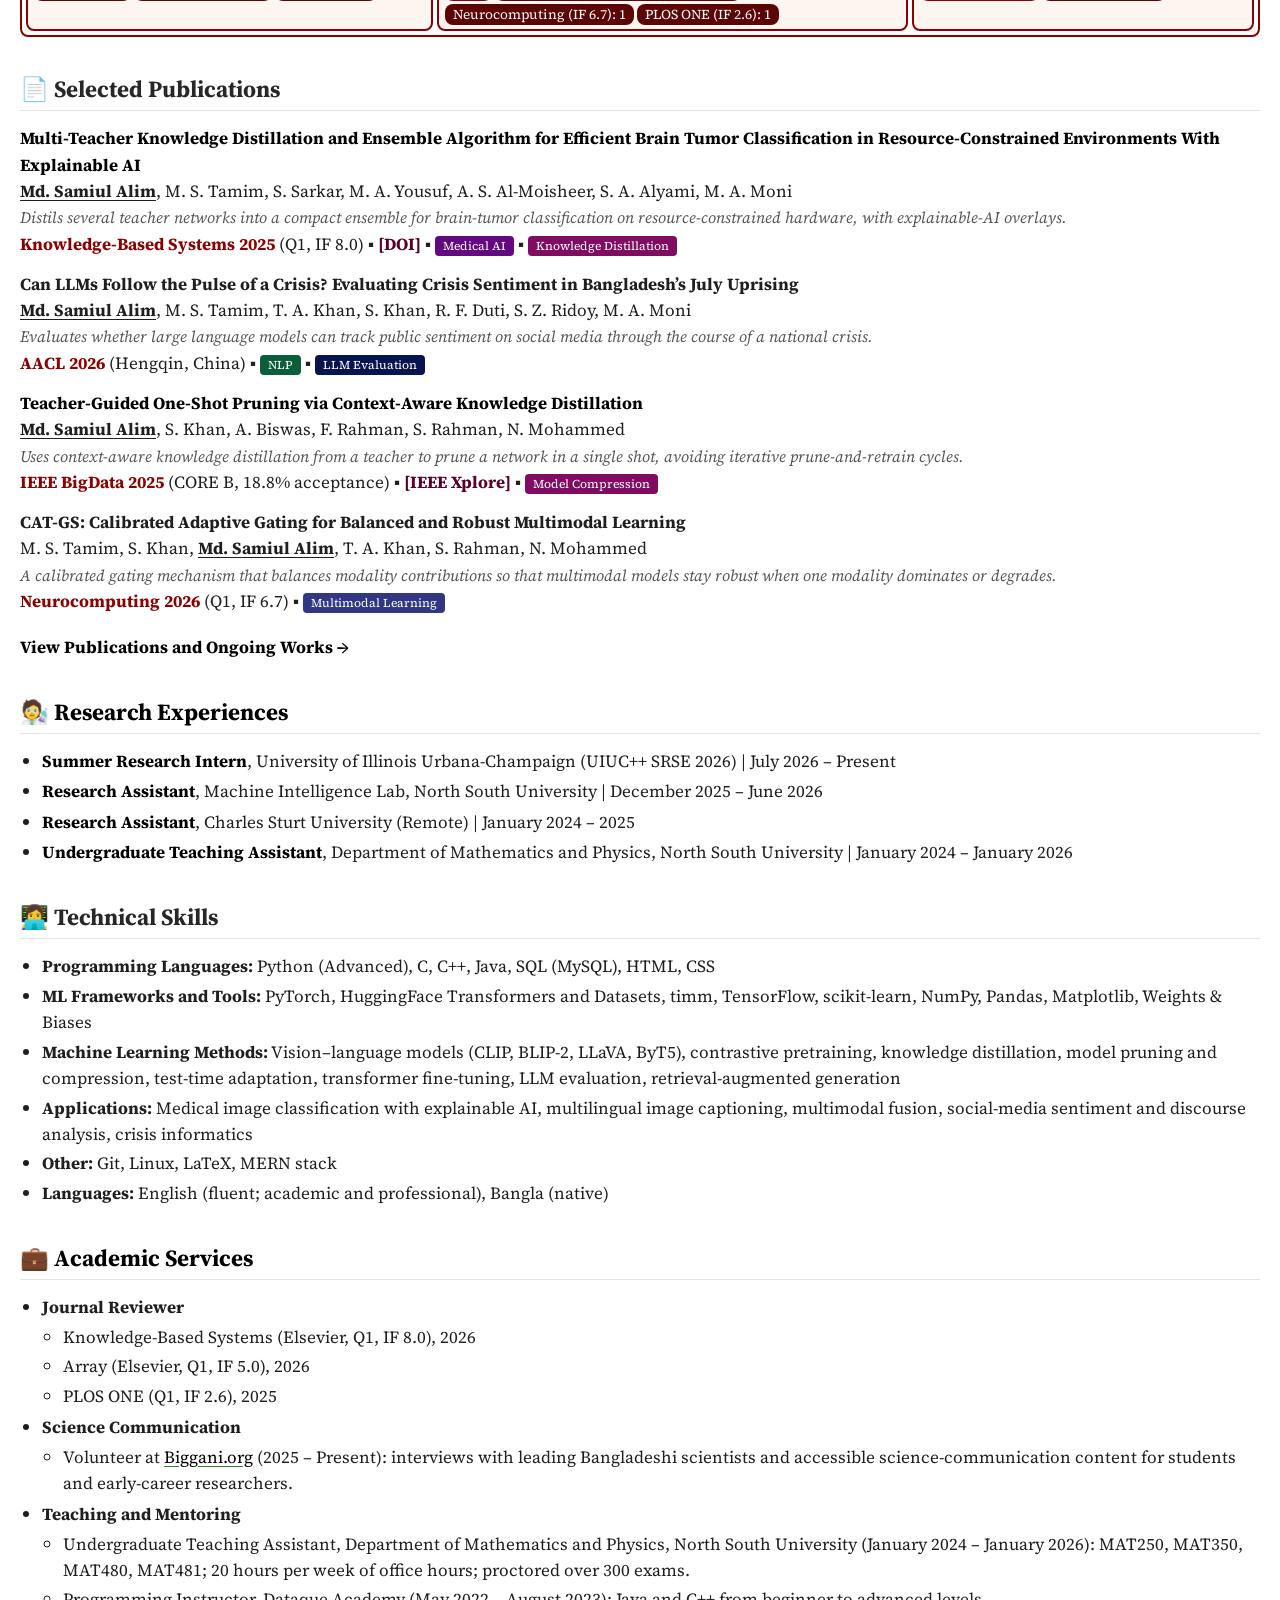
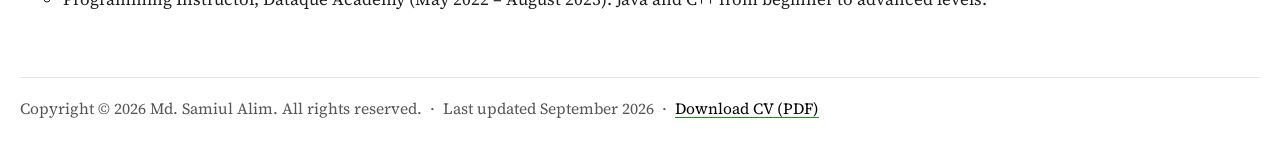
==== commit 50a4cb15: "Redate CIOL news item to January 2026 Co-Authored-By: Claude Fable 5.1 <noreply@anthropic.com>" ====
--- a/index.html
+++ b/index.html
@@ -105,12 +105,12 @@
         <h2 id="news">📰 News and Updates</h2>
         <hr>
         <ul class="news">
-            <li><span class="news-date">September 2026</span>: Joined the <b>Computational Intelligence and Operations Laboratory (CIOL)</b> as a <b>Research Intern</b>.</li>
             <li><span class="news-date">July 2026</span>: Started as a <b>Summer Research Intern</b> at the <b>University of Illinois Urbana-Champaign</b> through the <b>UIUC++ SRSE 2026</b> program, working on Responsible AI and HCI with Dr.&nbsp;Sharifa Sultana.</li>
             <li><span class="news-date">2026</span>: Paper accepted at <b>AACL 2026</b> (Hengqin, China): <i>Can LLMs Follow the Pulse of a Crisis? Evaluating Crisis Sentiment in Bangladesh&rsquo;s July Uprising</i>.</li>
             <li><span class="news-date">2026</span>: <i>CAT-GS: Calibrated Adaptive Gating for Balanced and Robust Multimodal Learning</i> published in <b>Neurocomputing</b> (Q1, IF&nbsp;6.7).</li>
             <li><span class="news-date">2026</span>: <i>Ensemble and Temporal Feature-Based Framework for Rainfall Classification in Bangladesh</i> published in <b>PLOS ONE</b> (Q1, IF&nbsp;2.6).</li>
             <li><span class="news-date">2026</span>: Invited to review for <b>Knowledge-Based Systems</b> (Q1, IF&nbsp;8.0) and <b>Array</b> (Q1, IF&nbsp;5.0), Elsevier.</li>
+            <li><span class="news-date">January 2026</span>: Joined the <b>Computational Intelligence and Operations Laboratory (CIOL)</b> as a <b>Research Intern</b>.</li>
             <li><span class="news-date">December 2025</span>: Joined the <b>Machine Intelligence Lab, North South University</b> as a Research Assistant, leading the <i>CLIPByte</i> project.</li>
             <li><span class="news-date">December 2025</span>: Paper accepted at <b>IEEE ICCIT 2025</b>: <i>When a Nation Speaks: Machine Learning and NLP in People&rsquo;s Sentiment Analysis During Bangladesh&rsquo;s 2024 Mass Uprising</i>.</li>
             <li><span class="news-date">November 2025</span>: Paper accepted at <b>IEEE BigData 2025</b>, Macau, China (CORE B, 18.8% acceptance): <i>Teacher-Guided One-Shot Pruning via Context-Aware Knowledge Distillation</i>.</li>
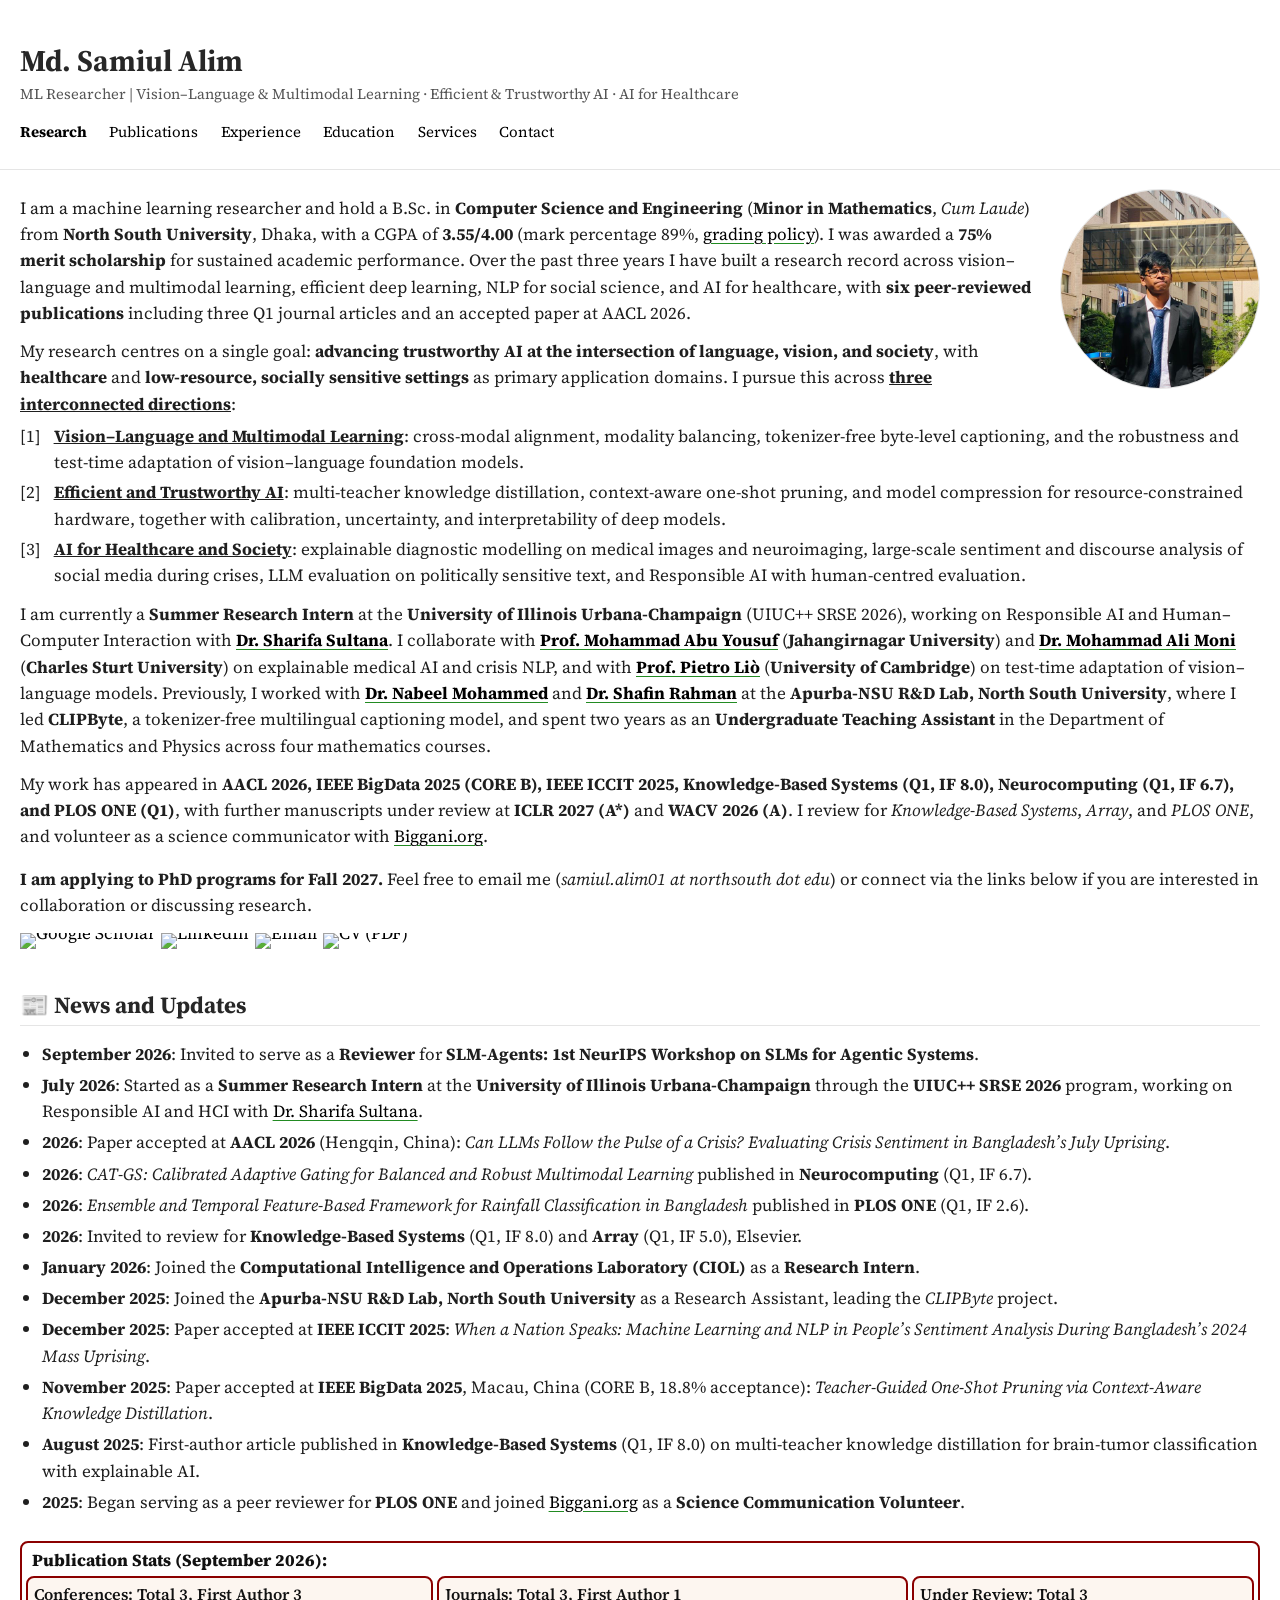
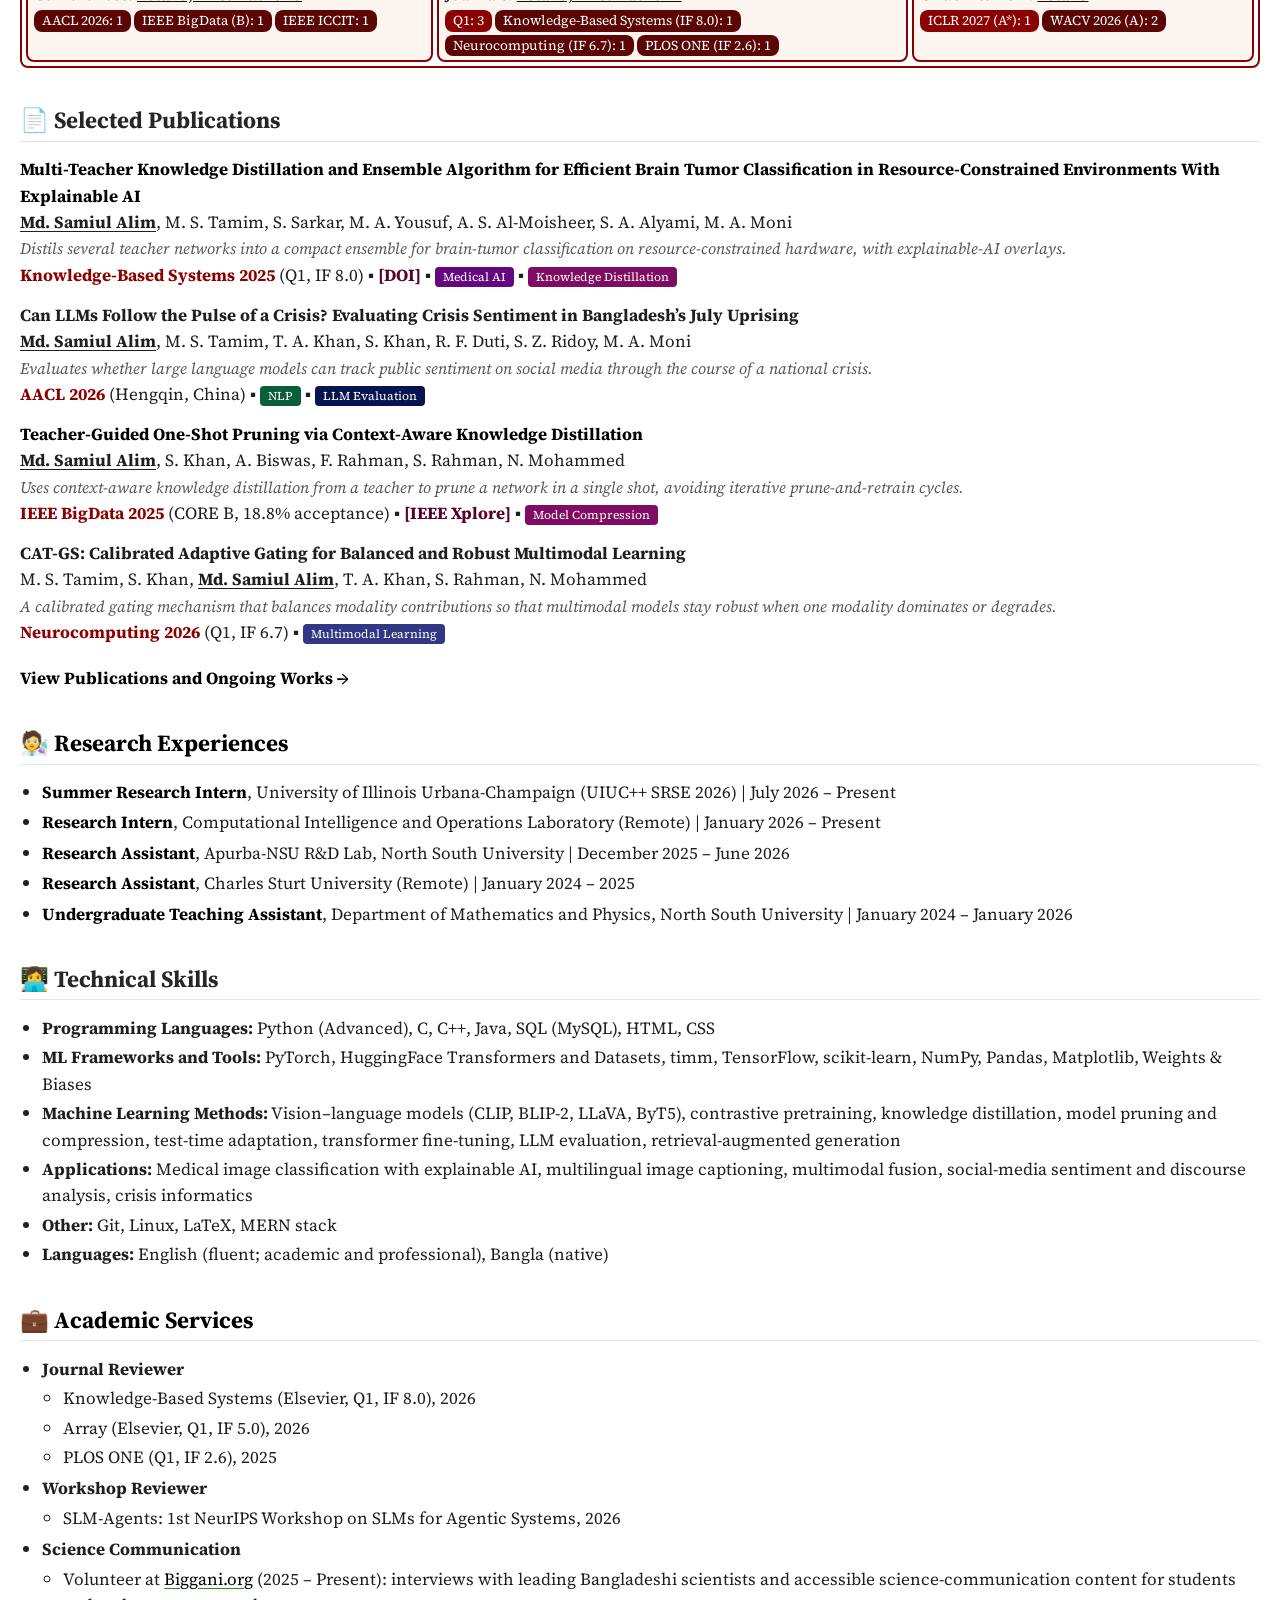
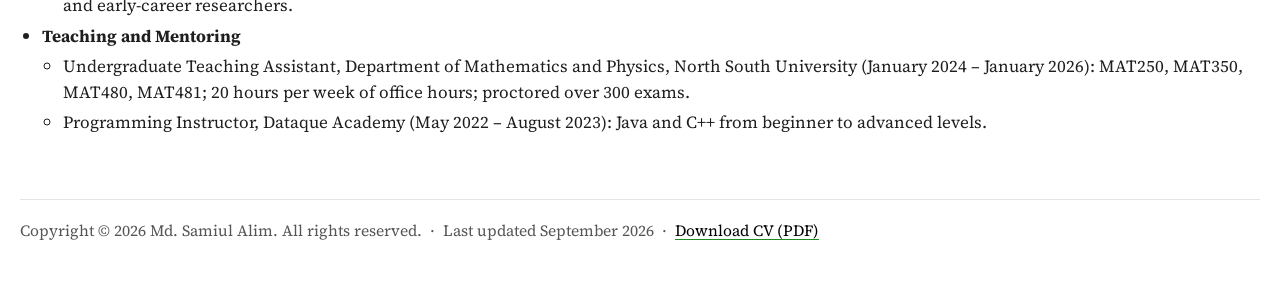
==== commit 306886e0: "Add CIOL role, rename lab to Apurba-NSU R&D Lab, and update links - Add CIOL Research Intern entry w" ====
--- a/index.html
+++ b/index.html
@@ -62,7 +62,7 @@
         <p style="padding-top: 6px;">
             I am currently a <b>Summer Research Intern</b> at the <b>University of Illinois Urbana-Champaign</b>
             (UIUC++ SRSE 2026), working on Responsible AI and Human&ndash;Computer Interaction with
-            <b>Dr.&nbsp;Sharifa Sultana</b>. I collaborate with
+            <b><a href="https://www.sharifasultana.com/" target="_blank" rel="noopener">Dr.&nbsp;Sharifa Sultana</a></b>. I collaborate with
             <b><a href="https://scholar.google.com/citations?user=r2wOKBEAAAAJ&amp;hl=en" target="_blank" rel="noopener">Prof.&nbsp;Mohammad Abu Yousuf</a></b>
             (<b>Jahangirnagar University</b>) and
             <b><a href="https://scholar.google.com/citations?hl=en&amp;user=JnwcUwkAAAAJ&amp;view_op=list_works&amp;sortby=pubdate" target="_blank" rel="noopener">Dr.&nbsp;Mohammad Ali Moni</a></b>
@@ -74,7 +74,7 @@
             and
             <b><a href="https://scholar.google.com/citations?user=Pe8C-SUAAAAJ&amp;hl=en" target="_blank" rel="noopener">Dr.&nbsp;Shafin Rahman</a></b>
             at the
-            <b>Machine Intelligence Lab, North South University</b>, where I led <b>CLIPByte</b>, a tokenizer-free
+            <b>Apurba-NSU R&amp;D Lab, North South University</b>, where I led <b>CLIPByte</b>, a tokenizer-free
             multilingual captioning model, and spent two years as an <b>Undergraduate Teaching Assistant</b> in the
             Department of Mathematics and Physics across four mathematics courses.
         </p>
@@ -105,13 +105,14 @@
         <h2 id="news">📰 News and Updates</h2>
         <hr>
         <ul class="news">
-            <li><span class="news-date">July 2026</span>: Started as a <b>Summer Research Intern</b> at the <b>University of Illinois Urbana-Champaign</b> through the <b>UIUC++ SRSE 2026</b> program, working on Responsible AI and HCI with Dr.&nbsp;Sharifa Sultana.</li>
+            <li><span class="news-date">September 2026</span>: Invited to serve as a <b>Reviewer</b> for <b>SLM-Agents: 1st NeurIPS Workshop on SLMs for Agentic Systems</b>.</li>
+            <li><span class="news-date">July 2026</span>: Started as a <b>Summer Research Intern</b> at the <b>University of Illinois Urbana-Champaign</b> through the <b>UIUC++ SRSE 2026</b> program, working on Responsible AI and HCI with <a href="https://www.sharifasultana.com/" target="_blank" rel="noopener">Dr.&nbsp;Sharifa Sultana</a>.</li>
             <li><span class="news-date">2026</span>: Paper accepted at <b>AACL 2026</b> (Hengqin, China): <i>Can LLMs Follow the Pulse of a Crisis? Evaluating Crisis Sentiment in Bangladesh&rsquo;s July Uprising</i>.</li>
             <li><span class="news-date">2026</span>: <i>CAT-GS: Calibrated Adaptive Gating for Balanced and Robust Multimodal Learning</i> published in <b>Neurocomputing</b> (Q1, IF&nbsp;6.7).</li>
             <li><span class="news-date">2026</span>: <i>Ensemble and Temporal Feature-Based Framework for Rainfall Classification in Bangladesh</i> published in <b>PLOS ONE</b> (Q1, IF&nbsp;2.6).</li>
             <li><span class="news-date">2026</span>: Invited to review for <b>Knowledge-Based Systems</b> (Q1, IF&nbsp;8.0) and <b>Array</b> (Q1, IF&nbsp;5.0), Elsevier.</li>
             <li><span class="news-date">January 2026</span>: Joined the <b>Computational Intelligence and Operations Laboratory (CIOL)</b> as a <b>Research Intern</b>.</li>
-            <li><span class="news-date">December 2025</span>: Joined the <b>Machine Intelligence Lab, North South University</b> as a Research Assistant, leading the <i>CLIPByte</i> project.</li>
+            <li><span class="news-date">December 2025</span>: Joined the <b>Apurba-NSU R&amp;D Lab, North South University</b> as a Research Assistant, leading the <i>CLIPByte</i> project.</li>
             <li><span class="news-date">December 2025</span>: Paper accepted at <b>IEEE ICCIT 2025</b>: <i>When a Nation Speaks: Machine Learning and NLP in People&rsquo;s Sentiment Analysis During Bangladesh&rsquo;s 2024 Mass Uprising</i>.</li>
             <li><span class="news-date">November 2025</span>: Paper accepted at <b>IEEE BigData 2025</b>, Macau, China (CORE B, 18.8% acceptance): <i>Teacher-Guided One-Shot Pruning via Context-Aware Knowledge Distillation</i>.</li>
             <li><span class="news-date">August 2025</span>: First-author article published in <b>Knowledge-Based Systems</b> (Q1, IF&nbsp;8.0) on multi-teacher knowledge distillation for brain-tumor classification with explainable AI.</li>
@@ -201,7 +202,8 @@
         <hr>
         <ul class="exp-short">
             <li><p><strong><a href="experience.html#research" class="plain">Summer Research Intern</a></strong>, University of Illinois Urbana-Champaign (UIUC++ SRSE 2026) | July 2026 &ndash; Present</p></li>
-            <li><p><strong><a href="experience.html#research" class="plain">Research Assistant</a></strong>, Machine Intelligence Lab, North South University | December 2025 &ndash; June 2026</p></li>
+            <li><p><strong><a href="experience.html#research" class="plain">Research Intern</a></strong>, Computational Intelligence and Operations Laboratory (Remote) | January 2026 &ndash; Present</p></li>
+            <li><p><strong><a href="experience.html#research" class="plain">Research Assistant</a></strong>, Apurba-NSU R&amp;D Lab, North South University | December 2025 &ndash; June 2026</p></li>
             <li><p><strong><a href="experience.html#research" class="plain">Research Assistant</a></strong>, Charles Sturt University (Remote) | January 2024 &ndash; 2025</p></li>
             <li><p><strong><a href="experience.html#teaching" class="plain">Undergraduate Teaching Assistant</a></strong>, Department of Mathematics and Physics, North South University | January 2024 &ndash; January 2026</p></li>
         </ul>
@@ -229,6 +231,11 @@
                     <li>PLOS ONE (Q1, IF 2.6), 2025</li>
                 </ul>
             </li>
+            <li><b>Workshop Reviewer</b>
+                <ul>
+                    <li>SLM-Agents: 1st NeurIPS Workshop on SLMs for Agentic Systems, 2026</li>
+                </ul>
+            </li>
             <li><b>Science Communication</b>
                 <ul>
                     <li>Volunteer at <a href="https://biggani.org/" target="_blank" rel="noopener">Biggani.org</a> (2025 &ndash; Present): interviews with leading Bangladeshi scientists and accessible science-communication content for students and early-career researchers.</li>
